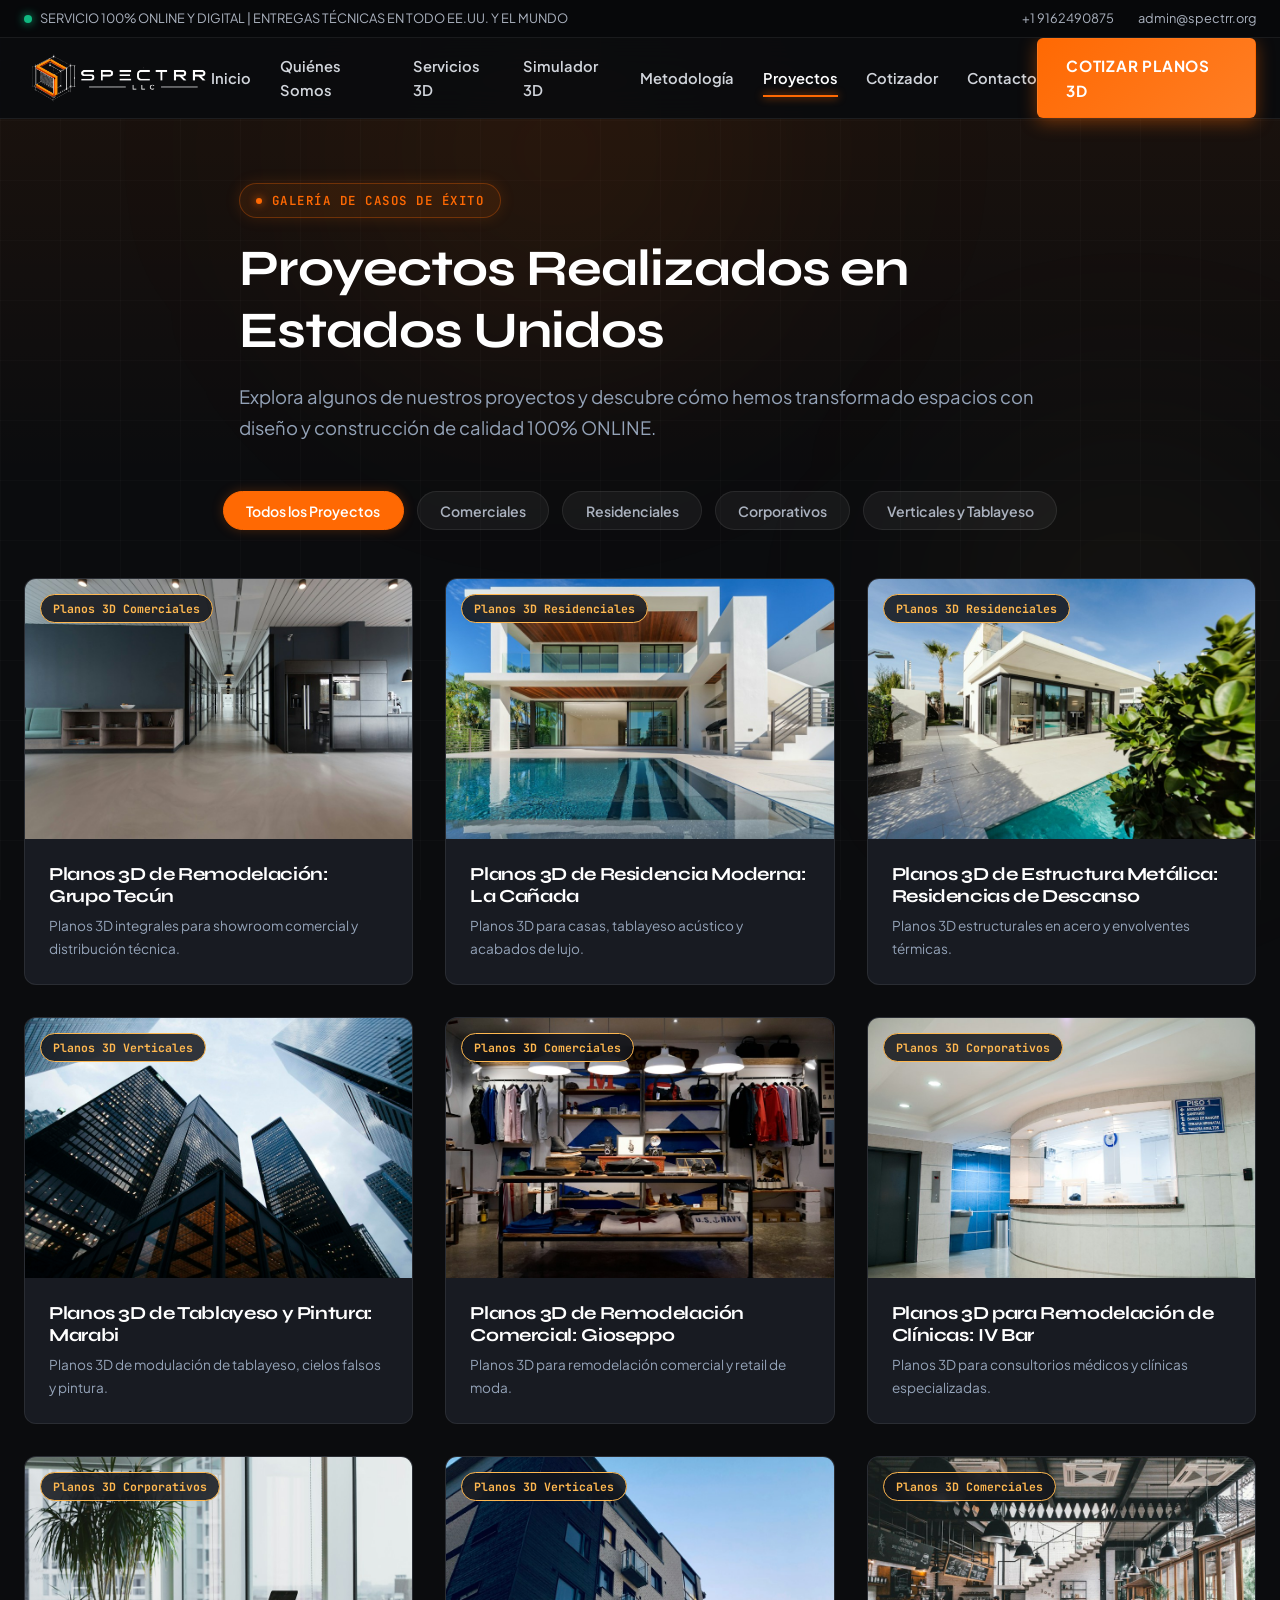
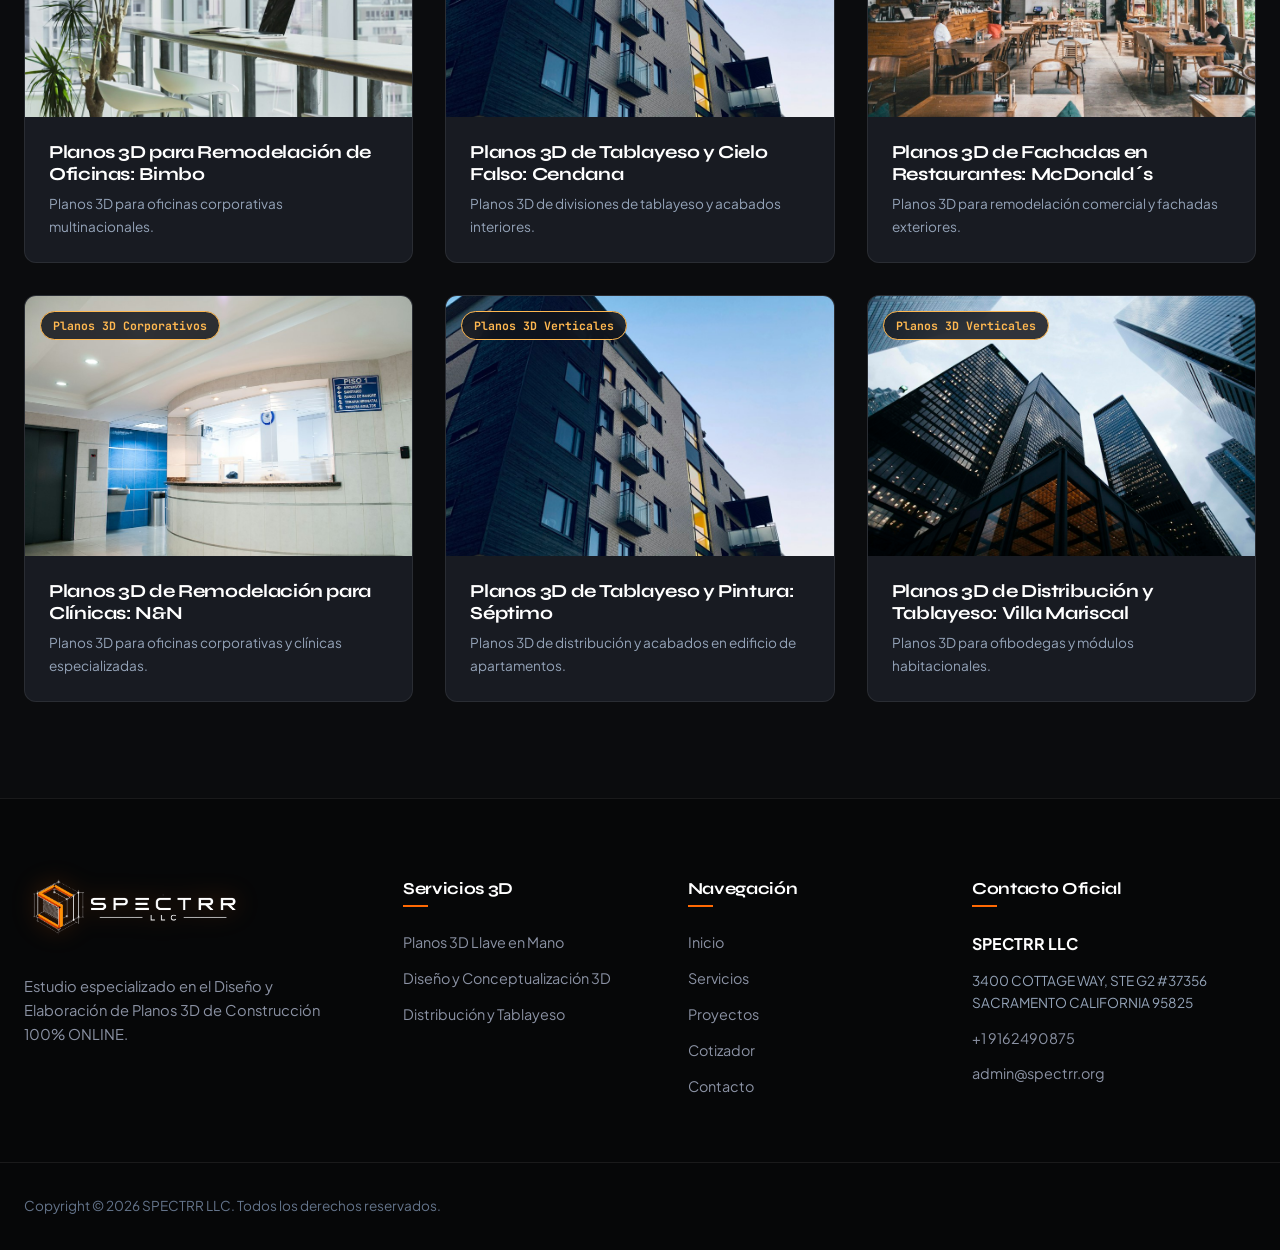
==== proyectos.html @ c6e14680 "Initial commit: SPECTRR LLC website - Planos 3D Online" ====
<!DOCTYPE html>
<html lang="es">
<head>
  <meta charset="UTF-8">
  <meta name="viewport" content="width=device-width, initial-scale=1.0">
  <title>Portafolio de Proyectos 3D | SPECTRR LLC</title>
  <meta name="description" content="Portafolio de proyectos y planos arquitectónicos 3D desarrollados por SPECTRR LLC en Estados Unidos.">
  <link rel="icon" type="image/png" href="assets/img/favicon.png">
  <link rel="stylesheet" href="assets/css/styles.css">
</head>
<body>
  <div class="bg-glow-spot bg-glow-spot-1"></div>
  <div class="bg-glow-spot bg-glow-spot-2"></div>

  <!-- TOPBAR -->
  <aside class="topbar">
    <div class="container topbar-wrapper">
      <div class="topbar-status">
        <span class="status-indicator"></span>
        <span>SERVICIO 100% ONLINE Y DIGITAL | ENTREGAS TÉCNICAS EN TODO EE.UU. Y EL MUNDO</span>
      </div>
      <div class="topbar-info">
        <a href="tel:+19162490875">+1 9162490875</a>
        <a href="mailto:admin@spectrr.org">admin@spectrr.org</a>
      </div>
    </div>
  </aside>

  <!-- HEADER -->
  <header class="header">
    <div class="container nav-container">
      <a href="index.html" class="logo-brand">
        <img src="assets/img/logo-nav-light.png" alt="SPECTRR LLC" class="logo-img">
      </a>
      <nav class="nav-menu">
        <a href="index.html#inicio" class="nav-link">Inicio</a>
        <a href="index.html#quienes-somos" class="nav-link">Quiénes Somos</a>
        <a href="servicios.html" class="nav-link">Servicios 3D</a>
        <a href="index.html#simulador" class="nav-link">Simulador 3D</a>
        <a href="index.html#metodologia" class="nav-link">Metodología</a>
        <a href="proyectos.html" class="nav-link active">Proyectos</a>
        <a href="index.html#cotizador" class="nav-link">Cotizador</a>
        <a href="index.html#contacto" class="nav-link">Contacto</a>
        <div class="nav-menu-cta mobile-only">
          <a href="index.html#cotizador" class="btn btn-primary" style="width:100%;">Cotizar Planos 3D</a>
          <a href="tel:+19162490875" class="btn btn-secondary" style="width:100%;">Llamar: +1 9162490875</a>
        </div>
      </nav>
      <div class="nav-actions">
        <a href="index.html#cotizador" class="btn btn-primary desktop-only">Cotizar Planos 3D</a>
        <button class="menu-toggle" aria-label="Abrir menú">
          <svg width="24" height="24" viewBox="0 0 24 24" fill="none" stroke="currentColor" stroke-width="2"><line x1="3" y1="12" x2="21" y2="12"></line><line x1="3" y1="6" x2="21" y2="6"></line><line x1="3" y1="18" x2="21" y2="18"></line></svg>
        </button>
      </div>
    </div>
  </header>

  <main>
    <section style="padding:4rem 0 2rem;background:linear-gradient(180deg, rgba(255,105,3,0.06), transparent);">
      <div class="container text-center" style="max-width:850px;">
        <span class="section-tag">GALERÍA DE CASOS DE ÉXITO</span>
        <h1 style="font-size:clamp(2.4rem, 4vw, 3.6rem);margin-bottom:1.2rem;">Proyectos Realizados en Estados Unidos</h1>
        <p style="color:#94a3b8;font-size:1.15rem;line-height:1.7;">
          Explora algunos de nuestros proyectos y descubre cómo hemos transformado espacios con diseño y construcción de calidad 100% ONLINE.
        </p>
      </div>
    </section>

    <!-- PORTFOLIO GRID -->
    <section class="portfolio-section" style="padding-top:1rem;">
      <div class="container">
        <div class="portfolio-filters">
          <button type="button" class="port-filter-btn active" data-filter="all">Todos los Proyectos</button>
          <button type="button" class="port-filter-btn" data-filter="comercial">Comerciales</button>
          <button type="button" class="port-filter-btn" data-filter="residencial">Residenciales</button>
          <button type="button" class="port-filter-btn" data-filter="corporativo">Corporativos</button>
          <button type="button" class="port-filter-btn" data-filter="vertical">Verticales y Tablayeso</button>
        </div>

        <div class="portfolio-grid">
          <!-- 1. TECUN -->
          <div class="portfolio-card" data-category="comercial" data-desc="Planos 3D de remodelación técnica y diseño arquitectónico para sala de ventas automotriz y comercial Grupo Tecún." data-specs="Área: 4,500 sq ft • Formato: DWG + RVT • Planos 3D Online">
            <div class="portfolio-img-box">
              <img src="assets/img/port-tecun.jpg" alt="Planos 3D Remodelación sala de ventas Grupo Tecún">
              <span class="portfolio-category-tag">Planos 3D Comerciales</span>
            </div>
            <div class="portfolio-info">
              <h3 class="portfolio-title">Planos 3D de Remodelación: Grupo Tecún</h3>
              <p style="font-size:0.85rem;color:#94a3b8;">Planos 3D integrales para showroom comercial y distribución técnica.</p>
            </div>
          </div>

          <!-- 2. LA CAÑADA -->
          <div class="portfolio-card" data-category="residencial" data-desc="Planos 3D de tablayeso residencial y divisiones interiores de alta gama en La Cañada." data-specs="Área: 3,800 sq ft • Formato: Revit BIM + 3ds Max • Planos 3D Online">
            <div class="portfolio-img-box">
              <img src="assets/img/port-canada.jpg" alt="Planos 3D Tablayeso residencial La Cañada">
              <span class="portfolio-category-tag">Planos 3D Residenciales</span>
            </div>
            <div class="portfolio-info">
              <h3 class="portfolio-title">Planos 3D de Residencia Moderna: La Cañada</h3>
              <p style="font-size:0.85rem;color:#94a3b8;">Planos 3D para casas, tablayeso acústico y acabados de lujo.</p>
            </div>
          </div>

          <!-- 3. RESIDENCIAS DE DESCANSO -->
          <div class="portfolio-card" data-category="residencial" data-desc="Planos 3D de estructura metálica y diseño arquitectónico 3D para residencias de descanso." data-specs="Área: 2,900 sq ft • Formato: AutoCAD 3D • Planos 3D Online">
            <div class="portfolio-img-box">
              <img src="assets/img/port-descanso.jpg" alt="Planos 3D Estructura metálica residencias de descanso">
              <span class="portfolio-category-tag">Planos 3D Residenciales</span>
            </div>
            <div class="portfolio-info">
              <h3 class="portfolio-title">Planos 3D de Estructura Metálica: Residencias de Descanso</h3>
              <p style="font-size:0.85rem;color:#94a3b8;">Planos 3D estructurales en acero y envolventes térmicas.</p>
            </div>
          </div>

          <!-- 4. MARABI -->
          <div class="portfolio-card" data-category="vertical" data-desc="Planos 3D de instalación de tablayeso y pintura para complejo habitacional Marabi." data-specs="Área: 5,400 sq ft • Formato: DWG + PDF • Planos 3D Online">
            <div class="portfolio-img-box">
              <img src="assets/img/port-vertical.jpg" alt="Planos 3D Tablayeso y pintura Marabi">
              <span class="portfolio-category-tag">Planos 3D Verticales</span>
            </div>
            <div class="portfolio-info">
              <h3 class="portfolio-title">Planos 3D de Tablayeso y Pintura: Marabi</h3>
              <p style="font-size:0.85rem;color:#94a3b8;">Planos 3D de modulación de tablayeso, cielos falsos y pintura.</p>
            </div>
          </div>

          <!-- 5. GIOSEPPO -->
          <div class="portfolio-card" data-category="comercial" data-desc="Planos 3D para local comercial y modulación de tienda de moda Gioseppo." data-specs="Área: 1,800 sq ft • Formato: Revit BIM • Planos 3D Online">
            <div class="portfolio-img-box">
              <img src="assets/img/port-gioseppo.jpg" alt="Planos 3D Local comercial Gioseppo">
              <span class="portfolio-category-tag">Planos 3D Comerciales</span>
            </div>
            <div class="portfolio-info">
              <h3 class="portfolio-title">Planos 3D de Remodelación Comercial: Gioseppo</h3>
              <p style="font-size:0.85rem;color:#94a3b8;">Planos 3D para remodelación comercial y retail de moda.</p>
            </div>
          </div>

          <!-- 6. CLÍNICAS IV BAR -->
          <div class="portfolio-card" data-category="corporativo" data-desc="Planos 3D de remodelación clínica y consultorios médicos para IV Bar." data-specs="Área: 2,400 sq ft • Formato: Revit MEP • Planos 3D Online">
            <div class="portfolio-img-box">
              <img src="assets/img/port-clinica.jpg" alt="Planos 3D Remodelación clínicas IV Bar">
              <span class="portfolio-category-tag">Planos 3D Corporativos</span>
            </div>
            <div class="portfolio-info">
              <h3 class="portfolio-title">Planos 3D para Remodelación de Clínicas: IV Bar</h3>
              <p style="font-size:0.85rem;color:#94a3b8;">Planos 3D para consultorios médicos y clínicas especializadas.</p>
            </div>
          </div>

          <!-- 7. OFICINAS BIMBO -->
          <div class="portfolio-card" data-category="corporativo" data-desc="Planos 3D para remodelación corporativa integral de oficinas centrales Bimbo." data-specs="Área: 6,200 sq ft • Formato: AutoCAD 3D + Revit • Planos 3D Online">
            <div class="portfolio-img-box">
              <img src="assets/img/port-bimbo.jpg" alt="Planos 3D Remodelación oficinas Bimbo">
              <span class="portfolio-category-tag">Planos 3D Corporativos</span>
            </div>
            <div class="portfolio-info">
              <h3 class="portfolio-title">Planos 3D para Remodelación de Oficinas: Bimbo</h3>
              <p style="font-size:0.85rem;color:#94a3b8;">Planos 3D para oficinas corporativas multinacionales.</p>
            </div>
          </div>

          <!-- 8. CENDANA -->
          <div class="portfolio-card" data-category="vertical" data-desc="Planos 3D de tablayeso y cielo falso para edificio residencial Cendana." data-specs="Área: 12,000 sq ft • Formato: Revit BIM • Planos 3D Online">
            <div class="portfolio-img-box">
              <img src="assets/img/port-cendana.jpg" alt="Planos 3D Tablayeso y cielo falso Cendana">
              <span class="portfolio-category-tag">Planos 3D Verticales</span>
            </div>
            <div class="portfolio-info">
              <h3 class="portfolio-title">Planos 3D de Tablayeso y Cielo Falso: Cendana</h3>
              <p style="font-size:0.85rem;color:#94a3b8;">Planos 3D de divisiones de tablayeso y acabados interiores.</p>
            </div>
          </div>

          <!-- 9. MCDONALD'S -->
          <div class="portfolio-card" data-category="comercial" data-desc="Planos 3D de detalle para fachadas y adecuación en restaurantes McDonald's." data-specs="Área: 3,200 sq ft • Formato: Revit + DWG • Planos 3D Online">
            <div class="portfolio-img-box">
              <img src="assets/img/port-mcdonalds.jpg" alt="Planos 3D Fachadas en restaurantes McDonalds">
              <span class="portfolio-category-tag">Planos 3D Comerciales</span>
            </div>
            <div class="portfolio-info">
              <h3 class="portfolio-title">Planos 3D de Fachadas en Restaurantes: McDonald´s</h3>
              <p style="font-size:0.85rem;color:#94a3b8;">Planos 3D para remodelación comercial y fachadas exteriores.</p>
            </div>
          </div>

          <!-- 10. CLÍNICAS N&N -->
          <div class="portfolio-card" data-category="corporativo" data-desc="Planos 3D de remodelación para clínicas y área médica N&N." data-specs="Área: 2,100 sq ft • Formato: DWG + RVT • Planos 3D Online">
            <div class="portfolio-img-box">
              <img src="assets/img/port-clinica.jpg" alt="Planos 3D Remodelación clínicas NN">
              <span class="portfolio-category-tag">Planos 3D Corporativos</span>
            </div>
            <div class="portfolio-info">
              <h3 class="portfolio-title">Planos 3D de Remodelación para Clínicas: N&N</h3>
              <p style="font-size:0.85rem;color:#94a3b8;">Planos 3D para oficinas corporativas y clínicas especializadas.</p>
            </div>
          </div>

          <!-- 11. SÉPTIMO -->
          <div class="portfolio-card" data-category="vertical" data-desc="Planos 3D de tablayeso y pintura para torre de apartamentos Séptimo." data-specs="Área: 10,500 sq ft • Formato: Revit BIM • Planos 3D Online">
            <div class="portfolio-img-box">
              <img src="assets/img/port-cendana.jpg" alt="Planos 3D Tablayeso y pintura Séptimo">
              <span class="portfolio-category-tag">Planos 3D Verticales</span>
            </div>
            <div class="portfolio-info">
              <h3 class="portfolio-title">Planos 3D de Tablayeso y Pintura: Séptimo</h3>
              <p style="font-size:0.85rem;color:#94a3b8;">Planos 3D de distribución y acabados en edificio de apartamentos.</p>
            </div>
          </div>

          <!-- 12. VILLA MARISCAL -->
          <div class="portfolio-card" data-category="vertical" data-desc="Planos 3D técnicos y divisiones de tablayeso en Villa Mariscal." data-specs="Área: 8,500 sq ft • Formato: AutoCAD 3D • Planos 3D Online">
            <div class="portfolio-img-box">
              <img src="assets/img/port-vertical.jpg" alt="Planos 3D Empresa de tablayeso en Villa Mariscal">
              <span class="portfolio-category-tag">Planos 3D Verticales</span>
            </div>
            <div class="portfolio-info">
              <h3 class="portfolio-title">Planos 3D de Distribución y Tablayeso: Villa Mariscal</h3>
              <p style="font-size:0.85rem;color:#94a3b8;">Planos 3D para ofibodegas y módulos habitacionales.</p>
            </div>
          </div>
        </div>
      </div>
    </section>
  </main>

  <!-- MODAL LIGHTBOX -->
  <div class="modal-overlay" id="projectModal">
    <div class="modal-content">
      <button class="modal-close-btn" id="modalCloseBtn" aria-label="Cerrar modal">&times;</button>
      <div style="height:360px;overflow:hidden;border-bottom:1px solid rgba(255,255,255,0.08);">
        <img id="modalImg" src="" alt="Detalle del Proyecto" style="width:100%;height:100%;object-fit:cover;">
      </div>
      <div style="padding:2rem;">
        <span class="section-tag" id="modalCategory" style="margin-bottom:0.75rem;">Categoría</span>
        <h3 id="modalTitle" style="font-size:1.6rem;margin-bottom:1rem;color:#fff;">Título del Proyecto</h3>
        <p id="modalDesc" style="color:#adb3c2;line-height:1.7;margin-bottom:1.5rem;font-size:0.95rem;">Descripción detallada.</p>
        <div style="background:rgba(255,255,255,0.04);border:1px solid rgba(255,255,255,0.08);padding:1rem;border-radius:8px;margin-bottom:1.8rem;">
          <strong style="display:block;color:#ffb850;font-size:0.8rem;text-transform:uppercase;letter-spacing:0.05em;margin-bottom:0.3rem;">Ficha Técnica de Entrega</strong>
          <span id="modalSpecs" class="font-mono" style="font-size:0.85rem;color:#e2e8f0;">Especificaciones</span>
        </div>
        <div style="display:flex;gap:1rem;">
          <a href="index.html#cotizador" class="btn btn-primary" style="flex:1;">Cotizar Proyecto Similar</a>
          <a href="https://wa.me/19162490875" target="_blank" class="btn btn-secondary">Consultar por WhatsApp</a>
        </div>
      </div>
    </div>
  </div>

  <!-- FOOTER -->
  <footer class="footer">
    <div class="container footer-grid">
      <div class="footer-brand">
        <a href="index.html" class="logo-brand" style="margin-bottom:1.2rem;display:inline-flex;">
          <img src="assets/img/logo-nav-light.png" alt="SPECTRR LLC" style="height:56px;filter:drop-shadow(0 0 12px rgba(255,105,3,0.35));">
        </a>
        <p>Estudio especializado en el Diseño y Elaboración de Planos 3D de Construcción 100% ONLINE.</p>
      </div>
      <div class="footer-col">
        <h4>Servicios 3D</h4>
        <div class="footer-links">
          <a href="servicios.html">Planos 3D Llave en Mano</a>
          <a href="servicios.html">Diseño y Conceptualización 3D</a>
          <a href="servicios.html">Distribución y Tablayeso</a>
        </div>
      </div>
      <div class="footer-col">
        <h4>Navegación</h4>
        <div class="footer-links">
          <a href="index.html">Inicio</a>
          <a href="servicios.html">Servicios</a>
          <a href="proyectos.html">Proyectos</a>
          <a href="index.html#cotizador">Cotizador</a>
          <a href="index.html#contacto">Contacto</a>
        </div>
      </div>
      <div class="footer-col">
        <h4>Contacto Oficial</h4>
        <div class="footer-links">
          <span style="color:#fff;font-weight:700;">SPECTRR LLC</span>
          <span style="font-size:0.85rem;color:#94a3b8;">3400 COTTAGE WAY, STE G2 #37356 SACRAMENTO CALIFORNIA 95825</span>
          <a href="tel:+19162490875" class="text-yellow">+1 9162490875</a>
          <a href="mailto:admin@spectrr.org" class="text-orange">admin@spectrr.org</a>
        </div>
      </div>
    </div>
    <div class="container footer-bottom">
      <div>Copyright © 2026 SPECTRR LLC. Todos los derechos reservados.</div>
    </div>
  </footer>

  <script src="assets/js/main.js"></script>
</body>
</html>
---- assets/css/styles.css ----
/* ==========================================================================
   SPECTRR LLC - DISEÑO DE PLANOS 3D ONLINE
   Modern Architectural Design System & Stylesheet
   Palette:
     - Naranja: #ff6903
     - Gris: #4e4d53
     - Amarillo: #ffb850
     - Blanco: #ffffff
   ========================================================================== */

@import url('https://fonts.googleapis.com/css2?family=JetBrains+Mono:wght@400;500;700&family=Plus+Jakarta+Sans:wght@300;400;500;600;700;800&family=Syne:wght@600;700;800&display=swap');

:root {
  /* Brand Palette */
  --color-orange: #ff6903;
  --color-orange-rgb: 255, 105, 3;
  --color-orange-light: #ff8533;
  --color-orange-dark: #d95600;

  --color-gray: #4e4d53;
  --color-gray-rgb: 78, 77, 83;
  --color-gray-light: #7a7980;
  --color-gray-dark: #323136;

  --color-yellow: #ffb850;
  --color-yellow-rgb: 255, 184, 80;
  --color-yellow-light: #ffc977;

  --color-white: #ffffff;
  --color-offwhite: #f5f6f8;

  /* Surfaces & Backgrounds */
  --bg-main: #0b0c0e;
  --bg-surface: #121418;
  --bg-card: #181b22;
  --bg-card-hover: #1f232c;
  --bg-card-elevated: #242833;
  --bg-glass: rgba(24, 27, 34, 0.75);
  --border-subtle: rgba(255, 255, 255, 0.08);
  --border-strong: rgba(255, 255, 255, 0.16);
  --border-accent: rgba(255, 105, 3, 0.35);

  /* Typography */
  --font-display: 'Syne', sans-serif;
  --font-body: 'Plus Jakarta Sans', sans-serif;
  --font-mono: 'JetBrains Mono', monospace;

  /* Shadows & Glows */
  --glow-orange: 0 0 25px rgba(255, 105, 3, 0.35);
  --glow-orange-sm: 0 0 12px rgba(255, 105, 3, 0.25);
  --glow-yellow: 0 0 20px rgba(255, 184, 80, 0.3);
  --shadow-card: 0 16px 36px -8px rgba(0, 0, 0, 0.6);
  --shadow-elevated: 0 24px 48px -12px rgba(0, 0, 0, 0.75);

  /* Transitions */
  --transition-fast: 0.2s cubic-bezier(0.16, 1, 0.3, 1);
  --transition-normal: 0.35s cubic-bezier(0.16, 1, 0.3, 1);
  --transition-slow: 0.6s cubic-bezier(0.16, 1, 0.3, 1);

  /* Geometry & Radii */
  --radius-sm: 6px;
  --radius-md: 12px;
  --radius-lg: 20px;
  --radius-pill: 9999px;
  --container-max: 1320px;
}

/* Reset & Base Setup */
*, *::before, *::after {
  box-sizing: border-box;
  margin: 0;
  padding: 0;
}

html {
  scroll-behavior: smooth;
  font-size: 16px;
  -webkit-font-smoothing: antialiased;
  -moz-osx-font-smoothing: grayscale;
}

body {
  background-color: var(--bg-main);
  color: #cfd3dc;
  font-family: var(--font-body);
  line-height: 1.65;
  overflow-x: hidden;
  position: relative;
}

/* Architectural Grid & Blueprint Canvas Background */
body::before {
  content: '';
  position: fixed;
  inset: 0;
  background-image: 
    linear-gradient(to right, rgba(255, 255, 255, 0.02) 1px, transparent 1px),
    linear-gradient(to bottom, rgba(255, 255, 255, 0.02) 1px, transparent 1px);
  background-size: 60px 60px;
  pointer-events: none;
  z-index: 0;
}

/* Top Glow Spotlights */
.bg-glow-spot {
  position: fixed;
  border-radius: 50%;
  filter: blur(120px);
  pointer-events: none;
  z-index: 0;
}
.bg-glow-spot-1 {
  top: -150px;
  left: 20%;
  width: 600px;
  height: 600px;
  background: radial-gradient(circle, rgba(255, 105, 3, 0.12), transparent 70%);
}
.bg-glow-spot-2 {
  top: 40%;
  right: -100px;
  width: 500px;
  height: 500px;
  background: radial-gradient(circle, rgba(255, 184, 80, 0.08), transparent 70%);
}

a {
  color: inherit;
  text-decoration: none;
  transition: var(--transition-fast);
}

img {
  max-width: 100%;
  height: auto;
  display: block;
}

ul {
  list-style: none;
}

button, input, select, textarea {
  font-family: inherit;
}

/* Container */
.container {
  width: 100%;
  max-width: var(--container-max);
  margin-inline: auto;
  padding-inline: 1.5rem;
  position: relative;
  z-index: 1;
}

.desktop-only { display: block; }
.mobile-only { display: none; }

/* Typography Utilities */
h1, h2, h3, h4, h5, h6 {
  color: var(--color-white);
  font-family: var(--font-display);
  font-weight: 700;
  line-height: 1.2;
  letter-spacing: -0.02em;
}

.text-orange { color: var(--color-orange); }
.text-yellow { color: var(--color-yellow); }
.text-gray { color: var(--color-gray-light); }
.text-white { color: var(--color-white); }
.font-mono { font-family: var(--font-mono); }

/* Badges & Section Subtitles */
.section-tag {
  display: inline-flex;
  align-items: center;
  gap: 0.6rem;
  background: rgba(255, 105, 3, 0.1);
  border: 1px solid rgba(255, 105, 3, 0.3);
  color: var(--color-orange);
  font-family: var(--font-mono);
  font-size: 0.78rem;
  font-weight: 600;
  text-transform: uppercase;
  letter-spacing: 0.12em;
  padding: 0.4rem 1rem;
  border-radius: var(--radius-pill);
  margin-bottom: 1.25rem;
  box-shadow: 0 0 15px rgba(255, 105, 3, 0.15);
}

.section-tag::before {
  content: '';
  display: inline-block;
  width: 6px;
  height: 6px;
  border-radius: 50%;
  background: var(--color-orange);
  box-shadow: 0 0 8px var(--color-orange);
  animation: pulse-dot 1.8s infinite;
}

@keyframes pulse-dot {
  0%, 100% { opacity: 1; transform: scale(1); }
  50% { opacity: 0.4; transform: scale(1.4); }
}

.section-header {
  text-align: center;
  max-width: 800px;
  margin-inline: auto;
  margin-bottom: 4rem;
}

.section-title {
  font-size: clamp(2rem, 3.8vw, 3.2rem);
  margin-bottom: 1.25rem;
}

.section-subtitle {
  font-size: 1.1rem;
  color: #9ba1b0;
  line-height: 1.7;
}

/* Buttons */
.btn {
  display: inline-flex;
  align-items: center;
  justify-content: center;
  gap: 0.75rem;
  padding: 0.85rem 1.75rem;
  font-size: 0.95rem;
  font-weight: 700;
  border-radius: var(--radius-sm);
  cursor: pointer;
  border: 1px solid transparent;
  transition: var(--transition-fast);
  text-transform: uppercase;
  letter-spacing: 0.05em;
  position: relative;
  overflow: hidden;
  z-index: 1;
}

.btn-primary {
  background: linear-gradient(135deg, var(--color-orange), #ff7e24);
  color: var(--color-white);
  box-shadow: 0 4px 18px rgba(255, 105, 3, 0.4);
}

.btn-primary::before {
  content: '';
  position: absolute;
  top: 0;
  left: -100%;
  width: 100%;
  height: 100%;
  background: linear-gradient(90deg, transparent, rgba(255, 255, 255, 0.25), transparent);
  transition: 0.5s;
  z-index: -1;
}

.btn-primary:hover::before {
  left: 100%;
}

.btn-primary:hover {
  transform: translateY(-2px);
  box-shadow: 0 8px 25px rgba(255, 105, 3, 0.6);
  background: linear-gradient(135deg, #ff7919, #ff9242);
}

.btn-secondary {
  background: rgba(255, 255, 255, 0.05);
  border: 1px solid var(--border-strong);
  color: var(--color-white);
  backdrop-filter: blur(10px);
}

.btn-secondary:hover {
  background: rgba(255, 255, 255, 0.1);
  border-color: var(--color-orange);
  color: var(--color-white);
  transform: translateY(-2px);
  box-shadow: var(--glow-orange-sm);
}

.btn-accent {
  background: linear-gradient(135deg, var(--color-yellow), #ffa726);
  color: #121316;
  box-shadow: 0 4px 16px rgba(255, 184, 80, 0.35);
}

.btn-accent:hover {
  transform: translateY(-2px);
  box-shadow: 0 8px 24px rgba(255, 184, 80, 0.55);
}

/* ==========================================================================
   TOP BAR (Notice & Fast Contacts)
   ========================================================================== */
.topbar {
  background: #07080a;
  border-bottom: 1px solid var(--border-subtle);
  font-size: 0.8rem;
  padding: 0.5rem 0;
  position: relative;
  z-index: 100;
}

.topbar-wrapper {
  display: flex;
  align-items: center;
  justify-content: space-between;
  flex-wrap: wrap;
  gap: 0.8rem;
}

.topbar-status {
  display: inline-flex;
  align-items: center;
  gap: 0.5rem;
  color: #abb2bf;
}

.status-indicator {
  width: 8px;
  height: 8px;
  border-radius: 50%;
  background: #10b981;
  box-shadow: 0 0 10px #10b981;
}

.topbar-info {
  display: flex;
  align-items: center;
  gap: 1.5rem;
  color: #abb2bf;
}

.topbar-info a {
  display: inline-flex;
  align-items: center;
  gap: 0.4rem;
  transition: var(--transition-fast);
}

.topbar-info a:hover {
  color: var(--color-orange);
}

/* ==========================================================================
   HEADER & NAVIGATION
   ========================================================================== */
.header {
  position: sticky;
  top: 0;
  background: rgba(11, 12, 14, 0.88);
  backdrop-filter: blur(16px);
  -webkit-backdrop-filter: blur(16px);
  border-bottom: 1px solid var(--border-subtle);
  z-index: 99;
  transition: var(--transition-normal);
}

.header.scrolled {
  background: rgba(11, 12, 14, 0.98);
  box-shadow: 0 8px 24px rgba(0, 0, 0, 0.5);
  border-color: rgba(255, 105, 3, 0.2);
}

.nav-container {
  display: flex;
  align-items: center;
  justify-content: space-between;
  height: 80px;
}

.logo-brand {
  display: flex;
  align-items: center;
  gap: 0.85rem;
}

.logo-brand img.logo-img {
  height: 50px;
  width: auto;
  object-fit: contain;
  transition: var(--transition-normal);
}

.logo-brand:hover img.logo-img {
  transform: scale(1.04);
  filter: drop-shadow(0 0 10px rgba(255, 105, 3, 0.4));
}

.nav-menu {
  display: flex;
  align-items: center;
  gap: 1.8rem;
}

.nav-link {
  font-size: 0.92rem;
  font-weight: 600;
  color: #d1d5db;
  position: relative;
  padding: 0.4rem 0;
  transition: var(--transition-fast);
}

.nav-link::after {
  content: '';
  position: absolute;
  bottom: 0;
  left: 0;
  width: 0;
  height: 2px;
  background: var(--color-orange);
  transition: var(--transition-fast);
  box-shadow: 0 0 8px var(--color-orange);
}

.nav-link:hover, .nav-link.active {
  color: var(--color-white);
}

.nav-link:hover::after, .nav-link.active::after {
  width: 100%;
}

.nav-actions {
  display: flex;
  align-items: center;
  gap: 1rem;
}

.menu-toggle {
  display: none;
  background: none;
  border: 1px solid var(--border-subtle);
  border-radius: var(--radius-sm);
  color: var(--color-white);
  padding: 0.5rem;
  cursor: pointer;
}

/* ==========================================================================
   INTERACTIVE TOOLTIPS & EXPANDABLE POPOVERS (Requirement 4)
   ========================================================================== */
.has-tooltip {
  position: relative;
  display: inline-flex;
  align-items: baseline;
  gap: 0.25rem;
  color: var(--color-orange);
  font-weight: 600;
  cursor: help;
  border-bottom: 1.5px dashed var(--color-orange);
  padding-bottom: 1px;
  transition: var(--transition-fast);
}

.has-tooltip:hover {
  color: var(--color-yellow);
  border-bottom-color: var(--color-yellow);
  text-shadow: 0 0 12px rgba(255, 184, 80, 0.4);
}

.has-tooltip .tooltip-icon {
  font-size: 0.75em;
  opacity: 0.8;
  display: inline-block;
  transition: transform var(--transition-fast);
}

.has-tooltip:hover .tooltip-icon {
  transform: rotate(15deg) scale(1.2);
}

.tooltip-card {
  position: absolute;
  bottom: calc(100% + 12px);
  left: 50%;
  transform: translateX(-50%) translateY(10px) scale(0.95);
  width: 320px;
  background: rgba(22, 25, 33, 0.96);
  border: 1px solid var(--border-accent);
  border-radius: var(--radius-md);
  padding: 1.2rem;
  box-shadow: var(--shadow-elevated), 0 0 30px rgba(255, 105, 3, 0.25);
  backdrop-filter: blur(16px);
  color: #cfd3dc;
  font-size: 0.86rem;
  line-height: 1.5;
  pointer-events: none;
  opacity: 0;
  visibility: hidden;
  transition: opacity 0.25s cubic-bezier(0.16, 1, 0.3, 1), 
              transform 0.25s cubic-bezier(0.16, 1, 0.3, 1), 
              visibility 0.25s;
  z-index: 1000;
  text-align: left;
}

.tooltip-card::after {
  content: '';
  position: absolute;
  top: 100%;
  left: 50%;
  transform: translateX(-50%);
  border-width: 7px;
  border-style: solid;
  border-color: rgba(22, 25, 33, 0.96) transparent transparent transparent;
}

.has-tooltip:hover .tooltip-card,
.has-tooltip:focus-within .tooltip-card {
  opacity: 1;
  visibility: visible;
  pointer-events: auto;
  transform: translateX(-50%) translateY(0) scale(1);
}

.tooltip-header {
  display: flex;
  align-items: center;
  gap: 0.6rem;
  margin-bottom: 0.5rem;
  border-bottom: 1px solid rgba(255, 255, 255, 0.08);
  padding-bottom: 0.4rem;
}

.tooltip-badge {
  font-family: var(--font-mono);
  font-size: 0.7rem;
  background: rgba(255, 105, 3, 0.2);
  color: var(--color-orange);
  padding: 0.2rem 0.5rem;
  border-radius: 4px;
  font-weight: 700;
}

.tooltip-title {
  color: var(--color-white);
  font-weight: 700;
  font-size: 0.92rem;
}

.tooltip-benefit {
  margin-top: 0.6rem;
  padding: 0.4rem 0.6rem;
  background: rgba(255, 184, 80, 0.1);
  border-left: 2px solid var(--color-yellow);
  font-size: 0.78rem;
  color: var(--color-yellow);
}

/* ==========================================================================
   ANIMATED ICONS & MICROINTERACTIONS (Requirement 4)
   ========================================================================== */
.icon-box {
  display: inline-flex;
  align-items: center;
  justify-content: center;
  width: 58px;
  height: 58px;
  border-radius: var(--radius-md);
  background: linear-gradient(135deg, rgba(255, 105, 3, 0.15), rgba(78, 77, 83, 0.2));
  border: 1px solid rgba(255, 105, 3, 0.3);
  color: var(--color-orange);
  transition: all var(--transition-normal);
  position: relative;
  overflow: hidden;
}

.icon-box svg {
  width: 28px;
  height: 28px;
  stroke-width: 1.8;
  transition: transform var(--transition-normal), stroke var(--transition-fast);
}

/* Hover microinteraction on icon */
.icon-box:hover,
.card-hoverable:hover .icon-box {
  background: linear-gradient(135deg, var(--color-orange), var(--color-yellow));
  color: #121316;
  border-color: var(--color-yellow);
  transform: translateY(-4px) rotate(4deg) scale(1.08);
  box-shadow: 0 10px 24px rgba(255, 105, 3, 0.45);
}

.icon-box:hover svg,
.card-hoverable:hover .icon-box svg {
  stroke: #121316;
  transform: scale(1.12);
}

/* Shimmer pulse effect on icons entering viewport */
.animate-icon-pulse {
  animation: iconPulseGlow 3s infinite ease-in-out;
}

@keyframes iconPulseGlow {
  0%, 100% {
    box-shadow: 0 0 0 rgba(255, 105, 3, 0);
  }
  50% {
    box-shadow: 0 0 20px rgba(255, 105, 3, 0.35);
  }
}

/* ==========================================================================
   HERO SECTION
   ========================================================================== */
.hero {
  padding: 5rem 0 7rem;
  position: relative;
  overflow: hidden;
}

.hero-grid {
  display: grid;
  grid-template-columns: 1.15fr 0.85fr;
  align-items: center;
  gap: 3.5rem;
}

.hero-tag {
  display: inline-flex;
  align-items: center;
  gap: 0.6rem;
  background: rgba(255, 105, 3, 0.12);
  border: 1px solid rgba(255, 105, 3, 0.4);
  color: var(--color-orange);
  font-family: var(--font-mono);
  font-size: 0.82rem;
  font-weight: 700;
  letter-spacing: 0.1em;
  padding: 0.45rem 1.1rem;
  border-radius: var(--radius-pill);
  margin-bottom: 1.5rem;
}

.hero-title {
  font-size: clamp(2.5rem, 4.4vw, 4.1rem);
  line-height: 1.1;
  margin-bottom: 1.5rem;
  color: var(--color-white);
}

.hero-title .gradient-text {
  background: linear-gradient(135deg, var(--color-orange), var(--color-yellow));
  -webkit-background-clip: text;
  -webkit-text-fill-color: transparent;
  display: block;
}

.hero-desc {
  font-size: 1.15rem;
  color: #adb3c2;
  margin-bottom: 2rem;
  line-height: 1.7;
}

.hero-features-list {
  display: flex;
  flex-direction: column;
  gap: 0.85rem;
  margin-bottom: 2.5rem;
}

.hero-feature-item {
  display: flex;
  align-items: center;
  gap: 0.8rem;
  color: #e2e5eb;
  font-size: 0.98rem;
}

.hero-check-icon {
  display: flex;
  align-items: center;
  justify-content: center;
  width: 22px;
  height: 22px;
  border-radius: 50%;
  background: rgba(255, 105, 3, 0.18);
  border: 1px solid var(--color-orange);
  color: var(--color-orange);
  font-size: 0.8rem;
  flex-shrink: 0;
}

.hero-actions {
  display: flex;
  align-items: center;
  flex-wrap: wrap;
  gap: 1.2rem;
  margin-bottom: 3rem;
}

.hero-stats {
  display: grid;
  grid-template-columns: repeat(3, 1fr);
  gap: 1.5rem;
  padding-top: 2rem;
  border-top: 1px solid var(--border-subtle);
}

.stat-item {
  display: flex;
  flex-direction: column;
}

.stat-num {
  font-family: var(--font-display);
  font-size: 2rem;
  font-weight: 800;
  color: var(--color-white);
  line-height: 1;
  margin-bottom: 0.3rem;
}

.stat-label {
  font-size: 0.82rem;
  color: #8b92a4;
  line-height: 1.3;
}

/* Hero Media Display / Visual Card */
.hero-visual-card {
  position: relative;
  border-radius: var(--radius-lg);
  overflow: hidden;
  border: 1px solid var(--border-strong);
  box-shadow: var(--shadow-elevated), 0 0 50px rgba(255, 105, 3, 0.2);
  transform: perspective(1000px) rotateY(-4deg) rotateX(2deg);
  transition: transform var(--transition-slow);
}

.hero-visual-card:hover {
  transform: perspective(1000px) rotateY(0deg) rotateX(0deg);
}

.hero-visual-img {
  width: 100%;
  height: 520px;
  object-fit: cover;
  display: block;
}

.hero-floating-badge {
  position: absolute;
  background: rgba(18, 20, 26, 0.9);
  backdrop-filter: blur(14px);
  border: 1px solid var(--border-accent);
  padding: 0.8rem 1.2rem;
  border-radius: var(--radius-md);
  box-shadow: 0 10px 30px rgba(0, 0, 0, 0.6);
  display: flex;
  align-items: center;
  gap: 0.75rem;
  color: var(--color-white);
  font-size: 0.85rem;
  z-index: 2;
  animation: floatSlow 4s infinite ease-in-out;
}

.floating-badge-1 {
  top: 30px;
  left: 20px;
}

.floating-badge-2 {
  bottom: 120px;
  left: 30px;
  animation-delay: -2s;
}

@keyframes floatSlow {
  0%, 100% { transform: translateY(0); }
  50% { transform: translateY(-8px); }
}

/* ==========================================================================
   VALUES & STRATEGY PILLARS (01 - 04)
   ========================================================================== */
.pillars-section {
  padding: 4rem 0 6rem;
  position: relative;
}

.pillars-grid {
  display: grid;
  grid-template-columns: repeat(4, 1fr);
  gap: 1.5rem;
}

.pillar-card {
  background: var(--bg-card);
  border: 1px solid var(--border-subtle);
  border-radius: var(--radius-md);
  padding: 2.2rem 1.8rem;
  position: relative;
  transition: all var(--transition-normal);
  display: flex;
  flex-direction: column;
}

.pillar-card:hover {
  transform: translateY(-8px);
  background: var(--bg-card-hover);
  border-color: var(--color-orange);
  box-shadow: var(--shadow-card), 0 0 30px rgba(255, 105, 3, 0.2);
}

.pillar-num {
  font-family: var(--font-mono);
  font-size: 1.8rem;
  font-weight: 800;
  color: rgba(255, 255, 255, 0.12);
  margin-bottom: 1.2rem;
  transition: color var(--transition-fast);
}

.pillar-card:hover .pillar-num {
  color: var(--color-orange);
}

.pillar-title {
  font-size: 1.25rem;
  margin-bottom: 0.85rem;
}

.pillar-desc {
  font-size: 0.92rem;
  color: #9ba1b0;
  line-height: 1.6;
}

/* ==========================================================================
   ABOUT / QUIÉNES SOMOS SECTION
   ========================================================================== */
.about-section {
  padding: 6rem 0;
  background: linear-gradient(180deg, var(--bg-main) 0%, var(--bg-surface) 100%);
  position: relative;
}

.about-grid {
  display: grid;
  grid-template-columns: 1fr 1fr;
  gap: 4rem;
  align-items: center;
}

.about-img-box {
  position: relative;
  border-radius: var(--radius-lg);
  overflow: hidden;
  border: 1px solid var(--border-strong);
  box-shadow: var(--shadow-elevated);
}

.about-img-box img {
  width: 100%;
  height: 520px;
  object-fit: cover;
}

.about-experience-stamp {
  position: absolute;
  bottom: 25px;
  left: 25px;
  background: rgba(18, 20, 26, 0.92);
  backdrop-filter: blur(12px);
  border: 1px solid var(--color-orange);
  padding: 1.2rem 1.6rem;
  border-radius: var(--radius-md);
  box-shadow: 0 10px 30px rgba(0, 0, 0, 0.8);
}

.about-experience-stamp .stamp-years {
  font-family: var(--font-display);
  font-size: 2.2rem;
  font-weight: 800;
  color: var(--color-orange);
  line-height: 1;
}

.about-experience-stamp .stamp-text {
  font-size: 0.82rem;
  color: #cfd3dc;
  font-weight: 600;
  text-transform: uppercase;
  letter-spacing: 0.05em;
}

.about-content h2 {
  font-size: clamp(2rem, 3.2vw, 2.8rem);
  margin-bottom: 1.5rem;
}

.about-text {
  color: #adb3c2;
  font-size: 1.05rem;
  line-height: 1.75;
  margin-bottom: 1.5rem;
}

.differentiators-grid {
  display: grid;
  grid-template-columns: repeat(2, 1fr);
  gap: 1.2rem;
  margin: 2rem 0 2.5rem;
}

.diff-card {
  background: var(--bg-card);
  border: 1px solid var(--border-subtle);
  border-radius: var(--radius-sm);
  padding: 1.2rem;
  display: flex;
  align-items: flex-start;
  gap: 0.8rem;
  transition: var(--transition-fast);
}

.diff-card:hover {
  border-color: var(--color-yellow);
  transform: translateY(-3px);
  background: var(--bg-card-hover);
}

.diff-icon {
  color: var(--color-yellow);
  flex-shrink: 0;
  margin-top: 2px;
}

.diff-title {
  color: var(--color-white);
  font-weight: 700;
  font-size: 0.95rem;
  margin-bottom: 0.2rem;
}

.diff-desc {
  font-size: 0.82rem;
  color: #9ba1b0;
}

/* ==========================================================================
   INTERACTIVE 3D BLUEPRINT SIMULATOR (BEFORE / AFTER COMPARISON)
   ========================================================================== */
.simulator-section {
  padding: 6rem 0;
  background: #090a0d;
  position: relative;
  overflow: hidden;
}

.simulator-container {
  max-width: 1100px;
  margin-inline: auto;
  background: var(--bg-card);
  border: 1px solid var(--border-strong);
  border-radius: var(--radius-lg);
  padding: 2rem;
  box-shadow: var(--shadow-elevated), 0 0 60px rgba(255, 105, 3, 0.15);
}

.simulator-header {
  display: flex;
  align-items: center;
  justify-content: space-between;
  flex-wrap: wrap;
  gap: 1rem;
  margin-bottom: 1.5rem;
  padding-bottom: 1rem;
  border-bottom: 1px solid var(--border-subtle);
}

.simulator-controls {
  display: flex;
  align-items: center;
  gap: 0.8rem;
}

.sim-toggle-btn {
  background: rgba(255, 255, 255, 0.06);
  border: 1px solid var(--border-subtle);
  color: #abb2bf;
  font-size: 0.85rem;
  font-weight: 600;
  padding: 0.45rem 1rem;
  border-radius: var(--radius-pill);
  cursor: pointer;
  transition: var(--transition-fast);
}

.sim-toggle-btn.active, .sim-toggle-btn:hover {
  background: var(--color-orange);
  color: var(--color-white);
  border-color: var(--color-orange);
  box-shadow: var(--glow-orange-sm);
}

/* Comparison Viewer Wrapper */
.comparison-viewer {
  position: relative;
  width: 100%;
  height: 560px;
  border-radius: var(--radius-md);
  overflow: hidden;
  user-select: none;
  cursor: ew-resize;
  background: #0d0f14;
  box-shadow: inset 0 0 20px rgba(0, 0, 0, 0.6);
  --slider-pos: 50%;
}

.comparison-layer {
  position: absolute;
  top: 0;
  left: 0;
  width: 100%;
  height: 100%;
}

.comparison-layer img {
  position: absolute;
  top: 0;
  left: 0;
  width: 100%;
  height: 100%;
  object-fit: cover;
  pointer-events: none;
  display: block;
}

.comparison-blueprint {
  z-index: 1;
}

.comparison-render {
  z-index: 2;
  width: 100%;
  height: 100%;
  clip-path: inset(0 calc(100% - var(--slider-pos, 50%)) 0 0);
  will-change: clip-path;
}

.comparison-divider {
  position: absolute;
  top: 0;
  bottom: 0;
  left: var(--slider-pos, 50%);
  width: 4px;
  background: var(--color-orange);
  z-index: 10;
  transform: translateX(-50%);
  cursor: ew-resize;
  box-shadow: 0 0 16px rgba(255, 105, 3, 0.9);
  pointer-events: none;
}

.comparison-handle {
  position: absolute;
  top: 50%;
  left: 50%;
  transform: translate(-50%, -50%);
  width: 44px;
  height: 44px;
  border-radius: 50%;
  background: var(--color-orange);
  border: 3px solid var(--color-white);
  box-shadow: 0 0 20px rgba(255, 105, 3, 0.8);
  display: flex;
  align-items: center;
  justify-content: center;
  color: var(--color-white);
  font-size: 1.1rem;
}

/* Hotspots on Viewer */
.hotspot-pin {
  position: absolute;
  width: 24px;
  height: 24px;
  border-radius: 50%;
  background: var(--color-yellow);
  box-shadow: 0 0 15px var(--color-yellow);
  cursor: pointer;
  z-index: 20;
  display: flex;
  align-items: center;
  justify-content: center;
  color: #121316;
  font-size: 0.75rem;
  font-weight: 800;
  animation: pulse-pin 2s infinite;
}

@keyframes pulse-pin {
  0% { box-shadow: 0 0 0 0 rgba(255, 184, 80, 0.7); }
  70% { box-shadow: 0 0 0 14px rgba(255, 184, 80, 0); }
  100% { box-shadow: 0 0 0 0 rgba(255, 184, 80, 0); }
}

/* ==========================================================================
   SERVICES SECTION (3 SPECIALIZED ONLINE 3D BLUEPRINT CATEGORIES)
   ========================================================================== */
.services-section {
  padding: 6rem 0;
  position: relative;
}

.services-grid {
  display: grid;
  grid-template-columns: repeat(3, 1fr);
  gap: 2rem;
}

.service-card {
  background: var(--bg-card);
  border: 1px solid var(--border-subtle);
  border-radius: var(--radius-lg);
  overflow: hidden;
  transition: all var(--transition-normal);
  display: flex;
  flex-direction: column;
}

.service-card:hover {
  transform: translateY(-8px);
  border-color: var(--color-orange);
  box-shadow: var(--shadow-card), 0 0 35px rgba(255, 105, 3, 0.25);
  background: var(--bg-card-hover);
}

.service-img-wrapper {
  position: relative;
  height: 240px;
  overflow: hidden;
}

.service-img-wrapper img {
  width: 100%;
  height: 100%;
  object-fit: cover;
  transition: transform var(--transition-slow);
}

.service-card:hover .service-img-wrapper img {
  transform: scale(1.08);
}

.service-category-badge {
  position: absolute;
  top: 15px;
  right: 15px;
  background: rgba(18, 20, 26, 0.85);
  backdrop-filter: blur(8px);
  border: 1px solid var(--color-orange);
  color: var(--color-white);
  font-family: var(--font-mono);
  font-size: 0.72rem;
  font-weight: 700;
  padding: 0.3rem 0.75rem;
  border-radius: var(--radius-pill);
}

.service-body {
  padding: 2rem;
  flex: 1;
  display: flex;
  flex-direction: column;
}

.service-title {
  font-size: 1.35rem;
  margin-bottom: 0.9rem;
}

.service-desc {
  font-size: 0.92rem;
  color: #9ba1b0;
  line-height: 1.6;
  margin-bottom: 1.5rem;
}

.service-checklist {
  display: flex;
  flex-direction: column;
  gap: 0.75rem;
  margin-bottom: 2rem;
  flex: 1;
}

.service-check-item {
  display: flex;
  align-items: flex-start;
  gap: 0.7rem;
  font-size: 0.88rem;
  color: #d1d5db;
  line-height: 1.45;
}

.service-check-item svg {
  color: var(--color-orange);
  flex-shrink: 0;
  margin-top: 3px;
  transition: transform var(--transition-fast);
}

.service-check-item:hover svg {
  transform: translateX(3px) scale(1.15);
  color: var(--color-yellow);
}

.service-footer {
  padding-top: 1.25rem;
  border-top: 1px solid var(--border-subtle);
}

/* ==========================================================================
   TIPOLOGÍAS Y SECTORES (Interactive Grid)
   ========================================================================== */
.sectors-section {
  padding: 5rem 0;
  background: var(--bg-surface);
  position: relative;
}

.sectors-grid {
  display: grid;
  grid-template-columns: repeat(4, 1fr);
  gap: 1.5rem;
}

.sector-card {
  background: var(--bg-card);
  border: 1px solid var(--border-subtle);
  border-radius: var(--radius-md);
  padding: 1.8rem;
  transition: all var(--transition-normal);
  display: flex;
  flex-direction: column;
}

.sector-card:hover {
  border-color: var(--color-yellow);
  transform: translateY(-6px);
  background: var(--bg-card-hover);
  box-shadow: 0 12px 30px rgba(0, 0, 0, 0.5), 0 0 20px rgba(255, 184, 80, 0.15);
}

.sector-header {
  display: flex;
  align-items: center;
  justify-content: space-between;
  margin-bottom: 1.2rem;
}

.sector-card h3 {
  font-size: 1.15rem;
  margin-bottom: 1rem;
}

.sector-list {
  display: flex;
  flex-direction: column;
  gap: 0.6rem;
  margin-bottom: 1.5rem;
  flex: 1;
}

.sector-list li {
  display: flex;
  align-items: center;
  gap: 0.6rem;
  font-size: 0.88rem;
  color: #adb3c2;
}

.sector-list li::before {
  content: '';
  width: 5px;
  height: 5px;
  border-radius: 50%;
  background: var(--color-orange);
}

/* ==========================================================================
   METODOLOGÍA DE TRABAJO 100% ONLINE (5 STEPS TIMELINE)
   ========================================================================== */
.methodology-section {
  padding: 6rem 0;
  position: relative;
}

.methodology-timeline {
  display: flex;
  flex-direction: column;
  gap: 2.5rem;
  position: relative;
}

.methodology-timeline::before {
  content: '';
  position: absolute;
  top: 30px;
  bottom: 30px;
  left: 36px;
  width: 2px;
  background: linear-gradient(180deg, var(--color-orange), var(--color-yellow), var(--color-orange));
  opacity: 0.35;
}

.method-step {
  display: grid;
  grid-template-columns: 72px 1fr 340px;
  gap: 2rem;
  align-items: center;
  background: var(--bg-card);
  border: 1px solid var(--border-subtle);
  border-radius: var(--radius-lg);
  padding: 2rem;
  position: relative;
  transition: all var(--transition-normal);
}

.method-step:hover {
  transform: translateX(8px);
  border-color: var(--color-orange);
  background: var(--bg-card-hover);
  box-shadow: var(--shadow-card);
}

.step-badge {
  width: 64px;
  height: 64px;
  border-radius: 50%;
  background: var(--bg-surface);
  border: 2px solid var(--color-orange);
  color: var(--color-white);
  font-family: var(--font-display);
  font-size: 1.4rem;
  font-weight: 800;
  display: flex;
  align-items: center;
  justify-content: center;
  box-shadow: 0 0 20px rgba(255, 105, 3, 0.4);
  z-index: 2;
  transition: var(--transition-fast);
}

.method-step:hover .step-badge {
  background: var(--color-orange);
  color: var(--color-white);
  transform: scale(1.1);
}

.step-content h3 {
  font-size: 1.35rem;
  margin-bottom: 0.6rem;
}

.step-content p {
  color: #adb3c2;
  font-size: 0.95rem;
  line-height: 1.6;
  margin-bottom: 1rem;
}

.step-checklist {
  display: flex;
  flex-direction: column;
  gap: 0.4rem;
}

.step-check-item {
  display: flex;
  align-items: center;
  gap: 0.5rem;
  font-size: 0.85rem;
  color: #cbd5e1;
}

.step-check-item svg {
  color: var(--color-yellow);
}

.step-media {
  border-radius: var(--radius-md);
  overflow: hidden;
  height: 180px;
}

.step-media img {
  width: 100%;
  height: 100%;
  object-fit: cover;
  transition: transform var(--transition-slow);
}

.method-step:hover .step-media img {
  transform: scale(1.08);
}

/* ==========================================================================
   INTERACTIVE 3D PLAN BUDGET CALCULATOR (COTIZADOR EN LÍNEA)
   ========================================================================== */
.calculator-section {
  padding: 6rem 0;
  background: linear-gradient(180deg, var(--bg-surface) 0%, var(--bg-main) 100%);
  position: relative;
}

.calc-wrapper {
  display: grid;
  grid-template-columns: 1.2fr 0.8fr;
  gap: 2.5rem;
  background: var(--bg-card);
  border: 1px solid var(--border-strong);
  border-radius: var(--radius-lg);
  padding: 3rem;
  box-shadow: var(--shadow-elevated), 0 0 50px rgba(255, 105, 3, 0.15);
}

.calc-options-title {
  font-size: 1.15rem;
  color: var(--color-white);
  margin-bottom: 0.85rem;
  display: flex;
  align-items: center;
  gap: 0.5rem;
}

.calc-group {
  margin-bottom: 2rem;
}

.calc-btn-group {
  display: grid;
  grid-template-columns: repeat(4, 1fr);
  gap: 0.75rem;
}

.calc-select-btn {
  background: rgba(255, 255, 255, 0.05);
  border: 1px solid var(--border-subtle);
  color: #cfd3dc;
  padding: 0.8rem 0.5rem;
  font-size: 0.85rem;
  font-weight: 600;
  border-radius: var(--radius-sm);
  cursor: pointer;
  transition: var(--transition-fast);
  text-align: center;
}

.calc-select-btn.active, .calc-select-btn:hover {
  background: rgba(255, 105, 3, 0.2);
  border-color: var(--color-orange);
  color: var(--color-white);
  box-shadow: var(--glow-orange-sm);
}

.calc-slider-wrap {
  display: flex;
  flex-direction: column;
  gap: 0.6rem;
}

.slider-val-display {
  display: flex;
  justify-content: space-between;
  font-family: var(--font-mono);
  font-size: 1.1rem;
  color: var(--color-orange);
  font-weight: 700;
}

.calc-slider {
  width: 100%;
  height: 8px;
  border-radius: 4px;
  background: #2a2e38;
  outline: none;
  -webkit-appearance: none;
}

.calc-slider::-webkit-slider-thumb {
  -webkit-appearance: none;
  width: 22px;
  height: 22px;
  border-radius: 50%;
  background: var(--color-orange);
  border: 2px solid var(--color-white);
  cursor: pointer;
  box-shadow: 0 0 12px var(--color-orange);
  transition: transform var(--transition-fast);
}

.calc-slider::-webkit-slider-thumb:hover {
  transform: scale(1.2);
}

/* Add-ons Checkboxes */
.calc-addon-list {
  display: grid;
  grid-template-columns: 1fr 1fr;
  gap: 0.85rem;
}

.calc-addon-item {
  display: flex;
  align-items: center;
  gap: 0.6rem;
  background: rgba(255, 255, 255, 0.03);
  border: 1px solid var(--border-subtle);
  padding: 0.75rem 1rem;
  border-radius: var(--radius-sm);
  cursor: pointer;
  font-size: 0.85rem;
  color: #cfd3dc;
  transition: var(--transition-fast);
}

.calc-addon-item:hover, .calc-addon-item.checked {
  border-color: var(--color-yellow);
  background: rgba(255, 184, 80, 0.1);
  color: var(--color-white);
}

.calc-addon-item input {
  accent-color: var(--color-orange);
}

/* Result Card */
.calc-result-box {
  background: linear-gradient(145deg, #161922, #101217);
  border: 1px solid var(--border-accent);
  border-radius: var(--radius-md);
  padding: 2.2rem;
  display: flex;
  flex-direction: column;
  justify-content: space-between;
  box-shadow: inset 0 0 30px rgba(0, 0, 0, 0.6);
}

.calc-result-header {
  border-bottom: 1px solid var(--border-subtle);
  padding-bottom: 1.2rem;
  margin-bottom: 1.5rem;
}

.calc-price-label {
  font-size: 0.85rem;
  color: #9ba1b0;
  text-transform: uppercase;
  letter-spacing: 0.05em;
}

.calc-price-amount {
  font-family: var(--font-display);
  font-size: 2.8rem;
  font-weight: 800;
  color: var(--color-orange);
  line-height: 1.1;
  margin: 0.4rem 0;
}

.calc-summary-list {
  display: flex;
  flex-direction: column;
  gap: 0.8rem;
  margin-bottom: 2rem;
  font-size: 0.88rem;
  color: #abb2bf;
}

.calc-summary-item {
  display: flex;
  justify-content: space-between;
  border-bottom: 1px dashed rgba(255, 255, 255, 0.08);
  padding-bottom: 0.4rem;
}

.calc-summary-val {
  color: var(--color-white);
  font-weight: 600;
}

/* ==========================================================================
   PORTFOLIO / PROYECTOS DESTACADOS
   ========================================================================== */
.portfolio-section {
  padding: 6rem 0;
  position: relative;
}

.portfolio-filters {
  display: flex;
  align-items: center;
  justify-content: center;
  flex-wrap: wrap;
  gap: 0.8rem;
  margin-bottom: 3rem;
}

.port-filter-btn {
  background: rgba(255, 255, 255, 0.05);
  border: 1px solid var(--border-subtle);
  color: #abb2bf;
  padding: 0.6rem 1.4rem;
  font-size: 0.88rem;
  font-weight: 600;
  border-radius: var(--radius-pill);
  cursor: pointer;
  transition: var(--transition-fast);
}

.port-filter-btn.active, .port-filter-btn:hover {
  background: var(--color-orange);
  color: var(--color-white);
  border-color: var(--color-orange);
  box-shadow: var(--glow-orange-sm);
}

.portfolio-grid {
  display: grid;
  grid-template-columns: repeat(3, 1fr);
  gap: 2rem;
}

.portfolio-card {
  background: var(--bg-card);
  border: 1px solid var(--border-subtle);
  border-radius: var(--radius-md);
  overflow: hidden;
  transition: all var(--transition-normal);
  cursor: pointer;
}

.portfolio-card:hover {
  transform: translateY(-8px);
  border-color: var(--color-orange);
  box-shadow: var(--shadow-card), 0 0 30px rgba(255, 105, 3, 0.2);
}

.portfolio-img-box {
  position: relative;
  height: 260px;
  overflow: hidden;
}

.portfolio-img-box img {
  width: 100%;
  height: 100%;
  object-fit: cover;
  transition: transform var(--transition-slow);
}

.portfolio-card:hover .portfolio-img-box img {
  transform: scale(1.09);
}

.portfolio-category-tag {
  position: absolute;
  top: 15px;
  left: 15px;
  background: rgba(18, 20, 26, 0.85);
  backdrop-filter: blur(8px);
  border: 1px solid var(--color-yellow);
  color: var(--color-yellow);
  font-family: var(--font-mono);
  font-size: 0.72rem;
  font-weight: 700;
  padding: 0.25rem 0.75rem;
  border-radius: var(--radius-pill);
}

.portfolio-info {
  padding: 1.5rem;
}

.portfolio-title {
  font-size: 1.15rem;
  margin-bottom: 0.5rem;
}

.portfolio-specs {
  display: flex;
  align-items: center;
  gap: 1rem;
  font-size: 0.8rem;
  color: #8b92a4;
  font-family: var(--font-mono);
  margin-top: 0.8rem;
  padding-top: 0.8rem;
  border-top: 1px solid var(--border-subtle);
}

/* ==========================================================================
   CLIENTS & TRUST CARDS
   ========================================================================== */
.clients-section {
  padding: 5rem 0;
  background: var(--bg-surface);
  position: relative;
}

.clients-grid {
  display: grid;
  grid-template-columns: repeat(6, 1fr);
  gap: 1.5rem;
  align-items: center;
}

.client-brand-card {
  background: var(--bg-card);
  border: 1px solid var(--border-subtle);
  border-radius: var(--radius-sm);
  padding: 1.5rem 1rem;
  display: flex;
  align-items: center;
  justify-content: center;
  text-align: center;
  font-family: var(--font-display);
  font-weight: 700;
  font-size: 1.05rem;
  color: #8b92a4;
  transition: all var(--transition-fast);
}

.client-brand-card:hover {
  border-color: var(--color-orange);
  color: var(--color-white);
  transform: translateY(-4px);
  box-shadow: 0 10px 20px rgba(0, 0, 0, 0.5), 0 0 15px rgba(255, 105, 3, 0.2);
}

/* ==========================================================================
   CONTACT SECTION & BLUEPRINT SUBMISSION
   ========================================================================== */
.contact-section {
  padding: 6rem 0;
  position: relative;
}

.contact-grid {
  display: grid;
  grid-template-columns: 0.9fr 1.1fr;
  gap: 3.5rem;
}

.contact-info-col h2 {
  font-size: clamp(2rem, 3.2vw, 2.8rem);
  margin-bottom: 1.25rem;
}

.contact-lead {
  font-size: 1.05rem;
  color: #adb3c2;
  margin-bottom: 2.5rem;
  line-height: 1.7;
}

.contact-cards-stack {
  display: flex;
  flex-direction: column;
  gap: 1.2rem;
  margin-bottom: 2.5rem;
}

.contact-card-item {
  display: flex;
  align-items: center;
  gap: 1.2rem;
  background: var(--bg-card);
  border: 1px solid var(--border-subtle);
  border-radius: var(--radius-md);
  padding: 1.2rem 1.5rem;
  transition: var(--transition-fast);
}

.contact-card-item:hover {
  border-color: var(--color-orange);
  transform: translateX(6px);
  background: var(--bg-card-hover);
}

.contact-card-label {
  font-size: 0.78rem;
  color: #8b92a4;
  text-transform: uppercase;
  letter-spacing: 0.05em;
  margin-bottom: 0.2rem;
}

.contact-card-value {
  color: var(--color-white);
  font-weight: 700;
  font-size: 1.05rem;
}

/* Contact Form */
.contact-form-box {
  background: var(--bg-card);
  border: 1px solid var(--border-strong);
  border-radius: var(--radius-lg);
  padding: 2.8rem;
  box-shadow: var(--shadow-elevated), 0 0 40px rgba(255, 105, 3, 0.12);
}

.form-group {
  margin-bottom: 1.5rem;
}

.form-label {
  display: block;
  font-size: 0.88rem;
  font-weight: 600;
  color: #e2e8f0;
  margin-bottom: 0.5rem;
}

.form-input, .form-select, .form-textarea {
  width: 100%;
  background: rgba(255, 255, 255, 0.04);
  border: 1px solid var(--border-subtle);
  border-radius: var(--radius-sm);
  padding: 0.85rem 1.1rem;
  color: var(--color-white);
  font-size: 0.95rem;
  transition: var(--transition-fast);
  outline: none;
}

.form-input:focus, .form-select:focus, .form-textarea:focus {
  border-color: var(--color-orange);
  background: rgba(255, 105, 3, 0.05);
  box-shadow: 0 0 12px rgba(255, 105, 3, 0.25);
}

.form-row {
  display: grid;
  grid-template-columns: 1fr 1fr;
  gap: 1.2rem;
}

.form-textarea {
  resize: vertical;
  min-height: 120px;
}

/* ==========================================================================
   FOOTER
   ========================================================================== */
.footer {
  background: #060708;
  border-top: 1px solid var(--border-subtle);
  padding: 5rem 0 2rem;
  position: relative;
  z-index: 1;
}

.footer-grid {
  display: grid;
  grid-template-columns: 1.4fr 1fr 1fr 1.2fr;
  gap: 3rem;
  margin-bottom: 4rem;
}

.footer-brand p {
  color: #8b92a4;
  font-size: 0.92rem;
  line-height: 1.65;
  margin: 1.2rem 0;
}

.footer-col h4 {
  font-size: 1.05rem;
  margin-bottom: 1.5rem;
  color: var(--color-white);
  position: relative;
  padding-bottom: 0.5rem;
}

.footer-col h4::after {
  content: '';
  position: absolute;
  bottom: 0;
  left: 0;
  width: 25px;
  height: 2px;
  background: var(--color-orange);
}

.footer-links {
  display: flex;
  flex-direction: column;
  gap: 0.75rem;
}

.footer-links a {
  font-size: 0.9rem;
  color: #8b92a4;
  transition: var(--transition-fast);
}

.footer-links a:hover {
  color: var(--color-orange);
  transform: translateX(4px);
}

.footer-bottom {
  display: flex;
  align-items: center;
  justify-content: space-between;
  padding-top: 2rem;
  border-top: 1px solid var(--border-subtle);
  font-size: 0.85rem;
  color: #64748b;
  flex-wrap: wrap;
  gap: 1rem;
}

/* ==========================================================================
   MODAL LIGHTBOX
   ========================================================================== */
.modal-overlay {
  position: fixed;
  inset: 0;
  background: rgba(6, 7, 10, 0.88);
  backdrop-filter: blur(14px);
  z-index: 1000;
  display: flex;
  align-items: center;
  justify-content: center;
  padding: 1.5rem;
  opacity: 0;
  visibility: hidden;
  transition: all var(--transition-normal);
}

.modal-overlay.active {
  opacity: 1;
  visibility: visible;
}

.modal-content {
  background: var(--bg-card);
  border: 1px solid var(--border-strong);
  border-radius: var(--radius-lg);
  max-width: 800px;
  width: 100%;
  max-height: 90vh;
  overflow-y: auto;
  position: relative;
  transform: scale(0.92);
  transition: transform var(--transition-normal);
  box-shadow: var(--shadow-elevated), 0 0 60px rgba(255, 105, 3, 0.3);
}

.modal-overlay.active .modal-content {
  transform: scale(1);
}

.modal-close-btn {
  position: absolute;
  top: 1.2rem;
  right: 1.2rem;
  background: rgba(255, 255, 255, 0.1);
  border: none;
  color: var(--color-white);
  width: 36px;
  height: 36px;
  border-radius: 50%;
  cursor: pointer;
  display: flex;
  align-items: center;
  justify-content: center;
  transition: var(--transition-fast);
  z-index: 10;
}

.modal-close-btn:hover {
  background: var(--color-orange);
}

/* ==========================================================================
   RESPONSIVE MEDIA QUERIES
   ========================================================================== */
@media (max-width: 1024px) {
  .hero-grid, .about-grid, .calc-wrapper, .contact-grid {
    grid-template-columns: 1fr;
    gap: 3rem;
  }
  .pillars-grid, .sectors-grid {
    grid-template-columns: repeat(2, 1fr);
  }
  .services-grid, .portfolio-grid {
    grid-template-columns: repeat(2, 1fr);
  }
  .method-step {
    grid-template-columns: 60px 1fr;
  }
  .step-media {
    display: none;
  }
  .footer-grid {
    grid-template-columns: repeat(2, 1fr);
  }
  .clients-grid {
    grid-template-columns: repeat(3, 1fr);
  }
}

@media (max-width: 768px) {
  .desktop-only { display: none !important; }
  .mobile-only { display: block !important; }

  /* TOPBAR MOBILE */
  .topbar {
    padding: 0.35rem 0;
    font-size: 0.72rem;
  }
  .topbar-wrapper {
    flex-direction: column;
    align-items: center;
    gap: 0.35rem;
    text-align: center;
  }
  .topbar-status {
    font-size: 0.72rem;
  }
  .topbar-info {
    gap: 0.8rem;
    font-size: 0.72rem;
    justify-content: center;
    flex-wrap: wrap;
  }
  .topbar-info span.font-mono {
    display: none; /* Hide open hours in topbar on mobile */
  }

  /* NAVBAR MOBILE */
  .nav-container {
    height: 64px;
  }
  .logo-brand img.logo-img {
    height: 38px;
  }
  .nav-actions .btn-primary {
    display: none !important; /* Never overlap or break into 3 lines in header */
  }
  .menu-toggle {
    display: flex;
    align-items: center;
    justify-content: center;
    width: 40px;
    height: 40px;
    padding: 0.4rem;
  }
  .nav-menu {
    position: fixed;
    top: 64px;
    left: 0;
    right: 0;
    bottom: 0;
    height: calc(100vh - 64px);
    overflow-y: auto;
    background: rgba(11, 12, 14, 0.98);
    backdrop-filter: blur(25px);
    -webkit-backdrop-filter: blur(25px);
    flex-direction: column;
    align-items: stretch;
    padding: 2rem 1.5rem 3rem;
    gap: 1.2rem;
    border-bottom: 1px solid var(--border-accent);
    transform: translateY(-120%);
    transition: transform 0.35s cubic-bezier(0.16, 1, 0.3, 1);
    z-index: 1000;
  }
  .nav-menu.open {
    transform: translateY(0);
  }
  .nav-link {
    font-size: 1.15rem;
    padding: 0.75rem 0;
    border-bottom: 1px solid rgba(255, 255, 255, 0.05);
  }
  .nav-menu-cta {
    margin-top: 1.5rem;
    display: flex;
    flex-direction: column;
    gap: 0.8rem;
  }

  /* HERO MOBILE */
  .hero {
    padding: 2rem 0 3.5rem;
  }
  .hero-grid {
    grid-template-columns: 1fr;
    gap: 1.5rem;
  }
  .hero-tag {
    font-size: 0.72rem;
    padding: 0.35rem 0.85rem;
    letter-spacing: 0.04em;
    margin-bottom: 0.9rem;
    white-space: nowrap;
    width: fit-content;
  }
  .hero-title {
    font-size: clamp(2rem, 7.8vw, 2.6rem);
    line-height: 1.15;
    margin-bottom: 0.8rem;
  }
  .hero-visual-mobile {
    margin: 1rem 0 1.5rem;
  }
  .hero-visual-mobile .hero-visual-card {
    transform: none !important;
    border-radius: var(--radius-md);
    box-shadow: 0 14px 35px rgba(0, 0, 0, 0.8), 0 0 25px rgba(255, 105, 3, 0.3);
    border: 1px solid var(--border-accent);
  }
  .hero-visual-mobile .hero-visual-img {
    height: 240px;
    width: 100%;
    object-fit: cover;
  }
  .hero-visual-mobile .hero-floating-badge {
    padding: 0.4rem 0.75rem;
    font-size: 0.72rem;
  }
  .hero-visual-mobile .floating-badge-1 {
    top: 12px;
    left: 12px;
  }
  .hero-visual-mobile .floating-badge-2 {
    bottom: 12px;
    left: 12px;
  }
  .hero-desc {
    font-size: 0.95rem;
    line-height: 1.65;
    margin-bottom: 1.5rem;
  }
  .hero-features-list {
    gap: 0.75rem;
    margin-bottom: 1.8rem;
  }
  .hero-feature-item {
    font-size: 0.88rem;
  }
  .hero-actions {
    flex-direction: column;
    gap: 0.8rem;
    margin-bottom: 2rem;
  }
  .hero-actions .btn {
    width: 100%;
    padding: 0.95rem;
  }
  .hero-stats {
    grid-template-columns: repeat(3, 1fr);
    gap: 0.5rem;
    padding-top: 1.2rem;
  }
  .stat-num {
    font-size: 1.4rem;
  }
  .stat-label {
    font-size: 0.68rem;
    line-height: 1.25;
  }

  /* TOOLTIPS MOBILE */
  .tooltip-card {
    width: min(280px, 84vw);
    left: 0;
    transform: translateY(8px) scale(0.96);
  }
  .has-tooltip:hover .tooltip-card,
  .has-tooltip:focus-within .tooltip-card {
    transform: translateY(0) scale(1);
  }
  .tooltip-card::after {
    left: 20px;
  }

  /* SIMULATOR MOBILE */
  .simulator-container {
    padding: 1.2rem 1rem;
  }
  .simulator-header {
    flex-direction: column;
    align-items: flex-start;
    gap: 0.8rem;
  }
  .simulator-controls {
    width: 100%;
    overflow-x: auto;
    padding-bottom: 0.4rem;
    -webkit-overflow-scrolling: touch;
  }
  .sim-toggle-btn {
    white-space: nowrap;
    font-size: 0.75rem;
    padding: 0.35rem 0.8rem;
  }
  .comparison-viewer {
    height: 320px;
  }
  .comparison-handle {
    width: 38px;
    height: 38px;
    font-size: 0.95rem;
  }

  /* SECTIONS & GRIDS MOBILE */
  .pillars-grid, .sectors-grid, .services-grid, .portfolio-grid {
    grid-template-columns: 1fr;
  }
  .section-header {
    margin-bottom: 2.5rem;
  }
  .section-title {
    font-size: 1.85rem;
  }
  .pillar-card, .sector-card, .service-card {
    padding: 1.5rem 1.2rem;
  }
  .service-body {
    padding: 1.4rem 0.5rem 0.5rem;
  }

  /* CALCULATOR MOBILE */
  .calc-wrapper {
    padding: 1.5rem 1rem;
    gap: 1.8rem;
  }
  .calc-btn-group {
    grid-template-columns: repeat(2, 1fr);
    gap: 0.5rem;
  }
  .calc-select-btn {
    padding: 0.65rem 0.4rem;
    font-size: 0.8rem;
  }
  .calc-addon-list {
    grid-template-columns: 1fr;
  }
  .calc-result-box {
    padding: 1.5rem 1.2rem;
  }
  .calc-price-amount {
    font-size: 2.2rem;
  }

  /* PORTFOLIO MOBILE */
  .portfolio-filters {
    justify-content: flex-start;
    overflow-x: auto;
    flex-wrap: nowrap;
    padding-bottom: 0.6rem;
    -webkit-overflow-scrolling: touch;
    width: 100%;
  }
  .port-filter-btn {
    white-space: nowrap;
    font-size: 0.8rem;
    padding: 0.5rem 1rem;
    flex-shrink: 0;
  }

  /* CONTACT MOBILE */
  .contact-section {
    padding: 4rem 0;
  }
  .contact-form-box {
    padding: 1.6rem 1.2rem;
  }
  .form-row {
    grid-template-columns: 1fr;
    gap: 0;
  }
  .form-input, .form-select, .form-textarea {
    font-size: 16px; /* Prevents auto-zoom on mobile Safari */
  }

  /* CLIENTS & FOOTER MOBILE */
  .clients-grid {
    grid-template-columns: repeat(2, 1fr);
    gap: 0.8rem;
  }
  .footer-grid {
    grid-template-columns: 1fr;
    gap: 2.5rem;
  }
  .footer {
    padding: 3.5rem 0 1.5rem;
  }
}
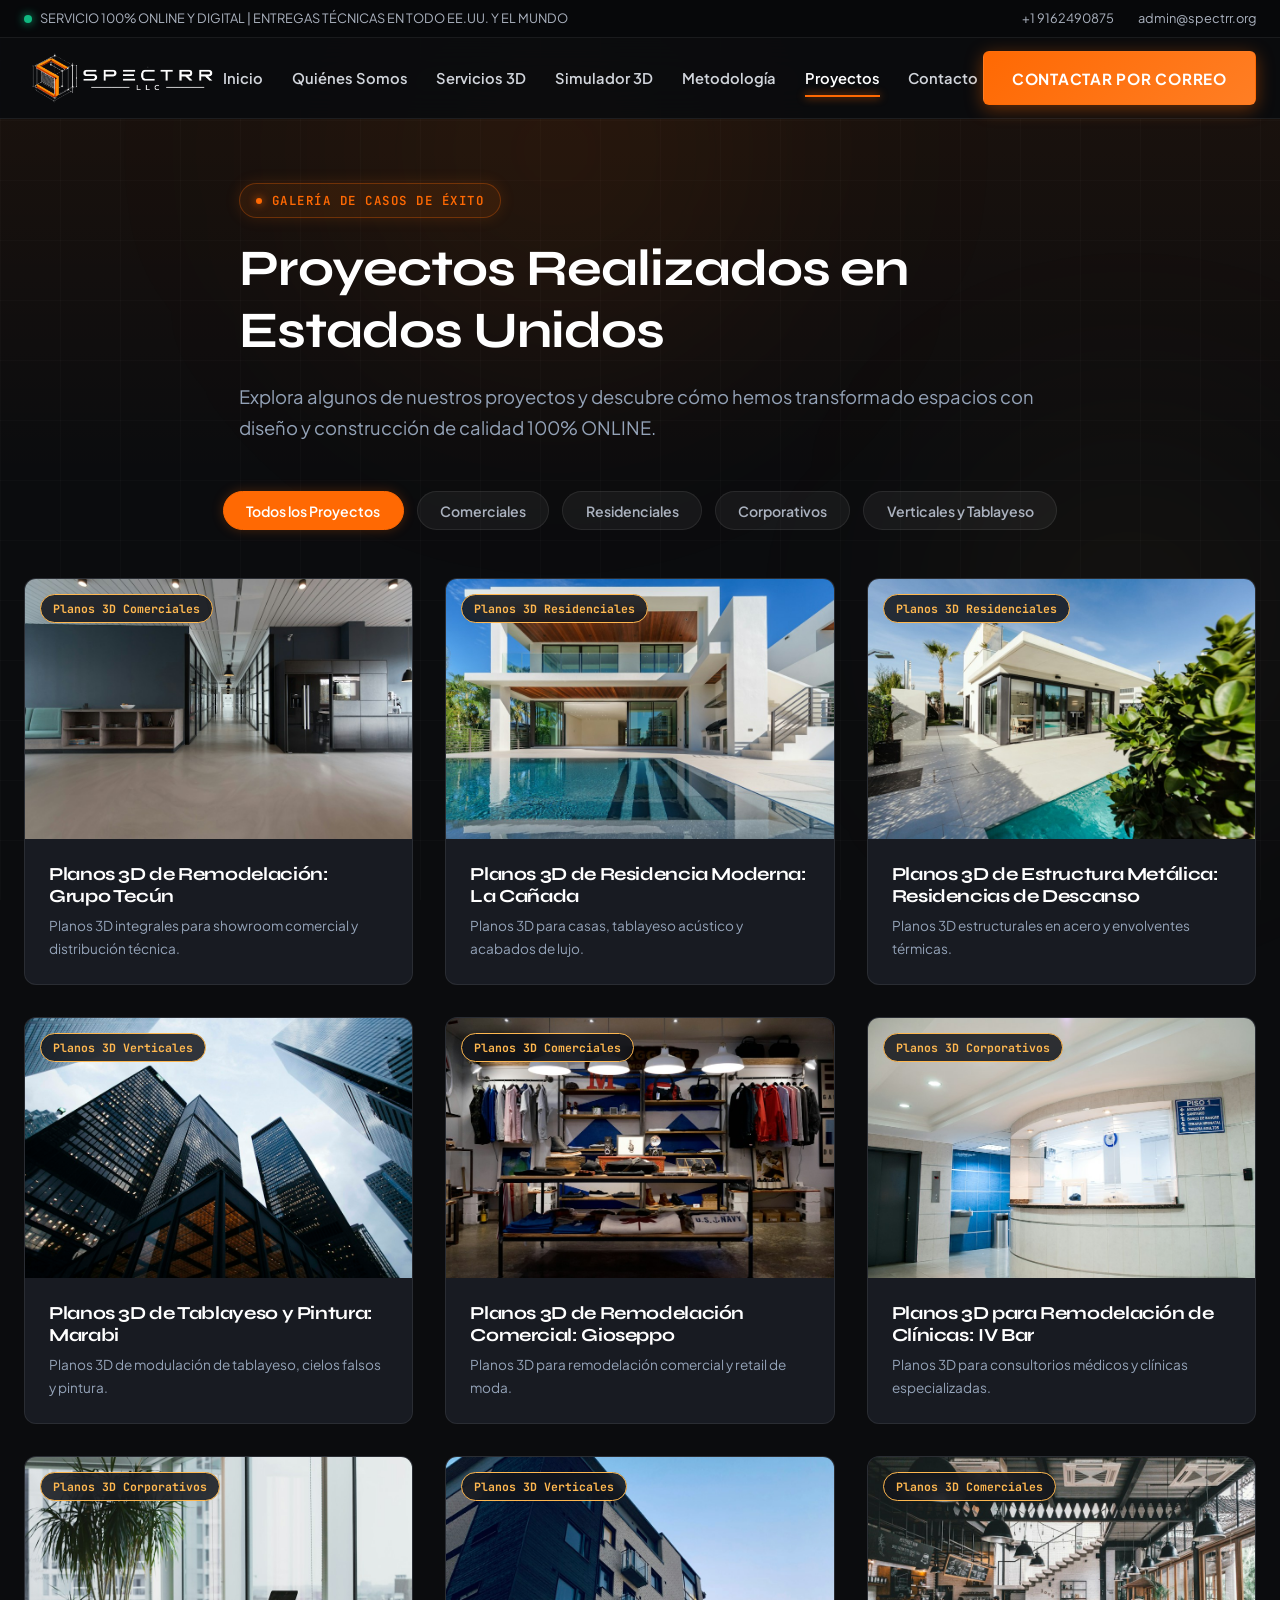
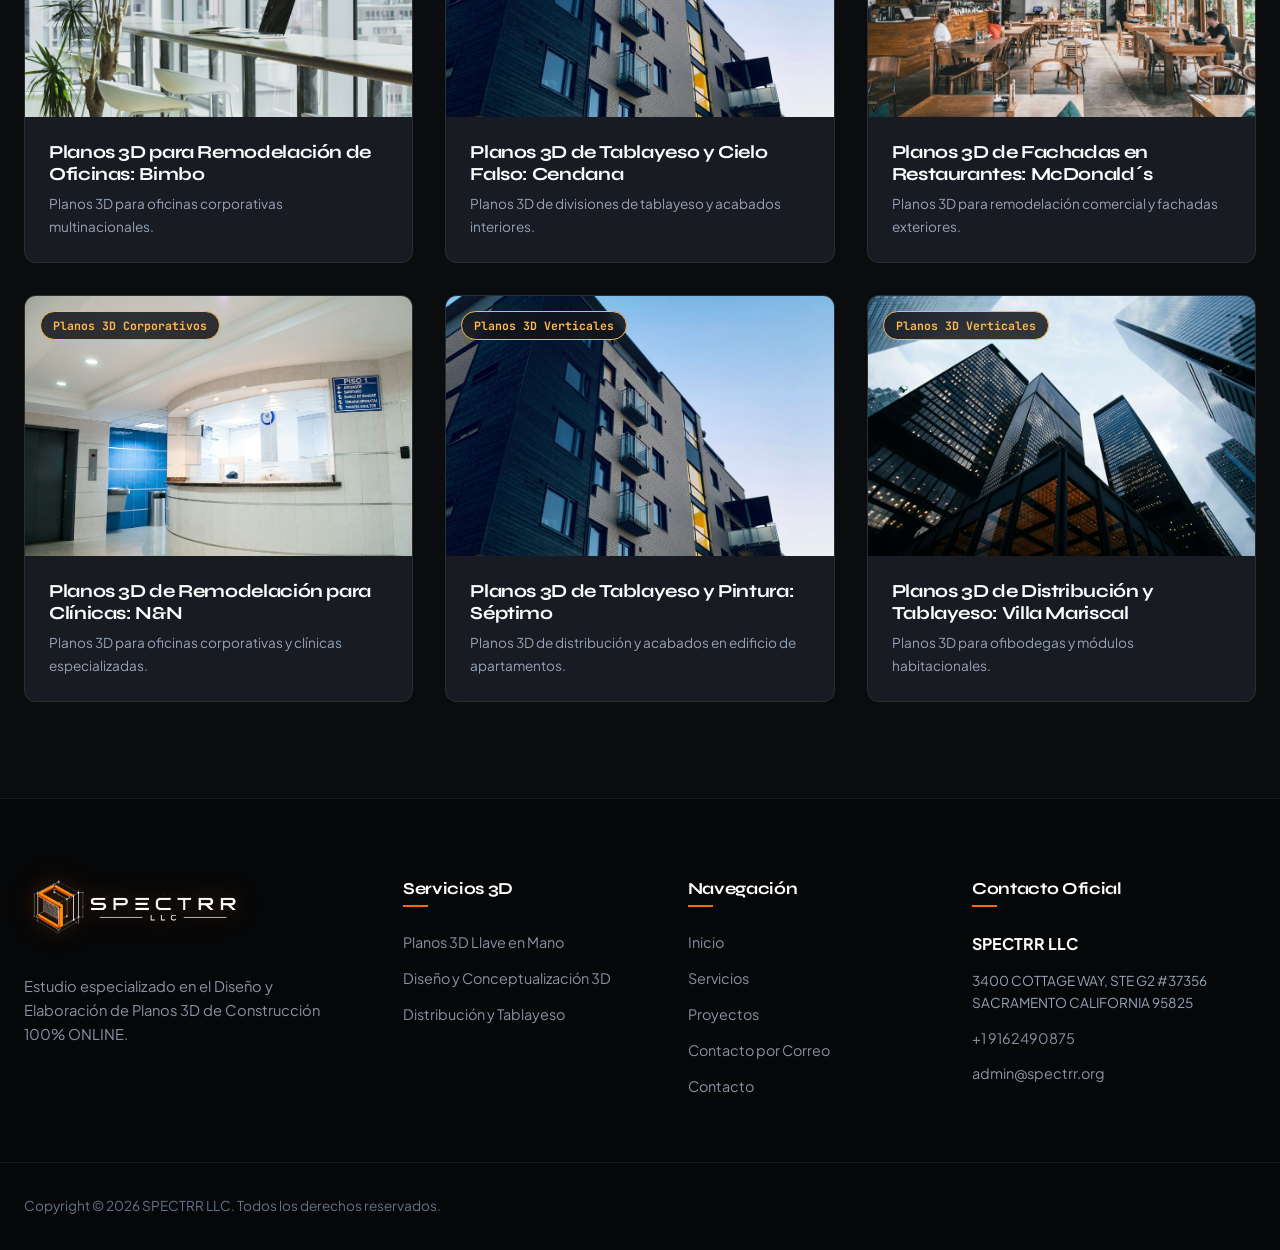
==== commit ddba5a13: "Eliminar cotizador y precios, enlazar a correo, optimizar visor 3d tactil, compactar proceso y respo" ====
--- a/proyectos.html
+++ b/proyectos.html
@@ -39,15 +39,14 @@
         <a href="index.html#simulador" class="nav-link">Simulador 3D</a>
         <a href="index.html#metodologia" class="nav-link">Metodología</a>
         <a href="proyectos.html" class="nav-link active">Proyectos</a>
-        <a href="index.html#cotizador" class="nav-link">Cotizador</a>
         <a href="index.html#contacto" class="nav-link">Contacto</a>
         <div class="nav-menu-cta mobile-only">
-          <a href="index.html#cotizador" class="btn btn-primary" style="width:100%;">Cotizar Planos 3D</a>
+          <a href="mailto:admin@spectrr.org?subject=Consulta%20Planos%203D%20SPECTRR%20LLC" class="btn btn-primary" style="width:100%;">Contactar por Correo</a>
           <a href="tel:+19162490875" class="btn btn-secondary" style="width:100%;">Llamar: +1 9162490875</a>
         </div>
       </nav>
       <div class="nav-actions">
-        <a href="index.html#cotizador" class="btn btn-primary desktop-only">Cotizar Planos 3D</a>
+        <a href="mailto:admin@spectrr.org?subject=Consulta%20Planos%203D%20SPECTRR%20LLC" class="btn btn-primary desktop-only">Contactar por Correo</a>
         <button class="menu-toggle" aria-label="Abrir menú">
           <svg width="24" height="24" viewBox="0 0 24 24" fill="none" stroke="currentColor" stroke-width="2"><line x1="3" y1="12" x2="21" y2="12"></line><line x1="3" y1="6" x2="21" y2="6"></line><line x1="3" y1="18" x2="21" y2="18"></line></svg>
         </button>
@@ -242,7 +241,7 @@
           <span id="modalSpecs" class="font-mono" style="font-size:0.85rem;color:#e2e8f0;">Especificaciones</span>
         </div>
         <div style="display:flex;gap:1rem;">
-          <a href="index.html#cotizador" class="btn btn-primary" style="flex:1;">Cotizar Proyecto Similar</a>
+          <a href="mailto:admin@spectrr.org?subject=Consulta%20Proyecto%20Planos%203D" class="btn btn-primary" style="flex:1;">Consultar por Correo</a>
           <a href="https://wa.me/19162490875" target="_blank" class="btn btn-secondary">Consultar por WhatsApp</a>
         </div>
       </div>
@@ -272,7 +271,7 @@
           <a href="index.html">Inicio</a>
           <a href="servicios.html">Servicios</a>
           <a href="proyectos.html">Proyectos</a>
-          <a href="index.html#cotizador">Cotizador</a>
+          <a href="mailto:admin@spectrr.org?subject=Consulta%20Planos%203D">Contacto por Correo</a>
           <a href="index.html#contacto">Contacto</a>
         </div>
       </div>
--- a/assets/css/styles.css
+++ b/assets/css/styles.css
@@ -79,13 +79,22 @@
   -moz-osx-font-smoothing: grayscale;
 }
 
+html {
+  overflow-x: hidden;
+  width: 100%;
+  max-width: 100%;
+}
+
 body {
   background-color: var(--bg-main);
   color: #cfd3dc;
   font-family: var(--font-body);
   line-height: 1.65;
   overflow-x: hidden;
-  position: relative;
+  width: 100%;
+  max-width: 100%;
+  position: relative;
+  touch-action: pan-y;
 }
 
 /* Architectural Grid & Blueprint Canvas Background */
@@ -1023,6 +1032,7 @@
   background: #0d0f14;
   box-shadow: inset 0 0 20px rgba(0, 0, 0, 0.6);
   --slider-pos: 50%;
+  touch-action: none;
 }
 
 .comparison-layer {
@@ -2187,23 +2197,19 @@
     line-height: 1.25;
   }
 
-  /* TOOLTIPS MOBILE */
-  .tooltip-card {
-    width: min(280px, 84vw);
-    left: 0;
-    transform: translateY(8px) scale(0.96);
-  }
-  .has-tooltip:hover .tooltip-card,
-  .has-tooltip:focus-within .tooltip-card {
-    transform: translateY(0) scale(1);
-  }
-  .tooltip-card::after {
-    left: 20px;
+  /* TOOLTIPS MOBILE - PREVENTS OVERFLOW */
+  .has-tooltip {
+    border-bottom: none !important;
+  }
+  .has-tooltip .tooltip-icon,
+  .has-tooltip .tooltip-card {
+    display: none !important;
   }
 
   /* SIMULATOR MOBILE */
   .simulator-container {
-    padding: 1.2rem 1rem;
+    padding: 1.1rem 0.85rem;
+    overflow: hidden;
   }
   .simulator-header {
     flex-direction: column;
@@ -2211,23 +2217,86 @@
     gap: 0.8rem;
   }
   .simulator-controls {
+    display: flex;
+    flex-wrap: nowrap;
+    gap: 0.35rem;
     width: 100%;
-    overflow-x: auto;
-    padding-bottom: 0.4rem;
-    -webkit-overflow-scrolling: touch;
+    overflow: hidden;
   }
   .sim-toggle-btn {
+    flex: 1;
     white-space: nowrap;
-    font-size: 0.75rem;
-    padding: 0.35rem 0.8rem;
+    font-size: 0.72rem;
+    padding: 0.45rem 0.3rem;
+    text-align: center;
   }
   .comparison-viewer {
-    height: 320px;
+    height: 300px;
+    touch-action: none !important;
+    overflow: hidden;
   }
   .comparison-handle {
-    width: 38px;
-    height: 38px;
+    width: 36px;
+    height: 36px;
+    touch-action: none !important;
     font-size: 0.95rem;
+  }
+
+  /* METHODOLOGY MOBILE - COMPACT & ULTRA MODERN */
+  .methodology-timeline {
+    gap: 0.85rem;
+  }
+  .methodology-timeline::before {
+    display: none;
+  }
+  .method-step {
+    display: block;
+    grid-template-columns: none;
+    padding: 1.1rem 1rem;
+    background: var(--bg-card);
+    border-radius: var(--radius-md);
+  }
+  .method-step:hover {
+    transform: none;
+  }
+  .method-step .step-badge {
+    display: inline-flex;
+    width: 28px;
+    height: 28px;
+    font-size: 0.8rem;
+    border-width: 1.5px;
+    margin-right: 0.5rem;
+    vertical-align: middle;
+    box-shadow: none;
+  }
+  .step-content h3 {
+    display: inline;
+    font-size: 1rem;
+    line-height: 1.35;
+    color: var(--color-white);
+  }
+  .step-content p {
+    font-size: 0.83rem;
+    line-height: 1.45;
+    margin-top: 0.45rem;
+    margin-bottom: 0.5rem;
+    color: #cbd5e1;
+  }
+  .step-checklist {
+    display: flex;
+    flex-direction: column;
+    gap: 0.25rem;
+    padding-top: 0.35rem;
+    border-top: 1px dashed rgba(255, 255, 255, 0.08);
+  }
+  .step-check-item {
+    font-size: 0.76rem;
+    line-height: 1.35;
+    gap: 0.4rem;
+    color: #94a3b8;
+  }
+  .step-media {
+    display: none;
   }
 
   /* SECTIONS & GRIDS MOBILE */
@@ -2247,43 +2316,47 @@
     padding: 1.4rem 0.5rem 0.5rem;
   }
 
-  /* CALCULATOR MOBILE */
-  .calc-wrapper {
-    padding: 1.5rem 1rem;
-    gap: 1.8rem;
-  }
-  .calc-btn-group {
-    grid-template-columns: repeat(2, 1fr);
-    gap: 0.5rem;
-  }
-  .calc-select-btn {
-    padding: 0.65rem 0.4rem;
-    font-size: 0.8rem;
-  }
-  .calc-addon-list {
+  /* PORTFOLIO MOBILE - ALL 5 BUTTONS FULLY VISIBLE IN WRAPPED GRID */
+  .portfolio-filters {
+    display: flex;
+    flex-wrap: wrap !important;
+    justify-content: center;
+    gap: 0.45rem;
+    width: 100%;
+    overflow-x: visible !important;
+    padding: 0;
+  }
+  .port-filter-btn {
+    flex: 1 1 calc(50% - 0.45rem);
+    min-width: 130px;
+    padding: 0.55rem 0.6rem;
+    font-size: 0.78rem;
+    text-align: center;
+    white-space: normal;
+  }
+  .port-filter-btn[data-filter="all"] {
+    flex: 1 1 100%;
+  }
+
+  /* ABOUT MOBILE */
+  .about-img-box img {
+    height: 280px;
+  }
+  .about-experience-stamp {
+    bottom: 15px;
+    left: 15px;
+    padding: 0.75rem 1rem;
+  }
+  .about-experience-stamp .stamp-years {
+    font-size: 1.6rem;
+  }
+  .about-experience-stamp .stamp-text {
+    font-size: 0.7rem;
+  }
+  .differentiators-grid {
     grid-template-columns: 1fr;
-  }
-  .calc-result-box {
-    padding: 1.5rem 1.2rem;
-  }
-  .calc-price-amount {
-    font-size: 2.2rem;
-  }
-
-  /* PORTFOLIO MOBILE */
-  .portfolio-filters {
-    justify-content: flex-start;
-    overflow-x: auto;
-    flex-wrap: nowrap;
-    padding-bottom: 0.6rem;
-    -webkit-overflow-scrolling: touch;
-    width: 100%;
-  }
-  .port-filter-btn {
-    white-space: nowrap;
-    font-size: 0.8rem;
-    padding: 0.5rem 1rem;
-    flex-shrink: 0;
+    gap: 0.75rem;
+    margin: 1.5rem 0;
   }
 
   /* CONTACT MOBILE */
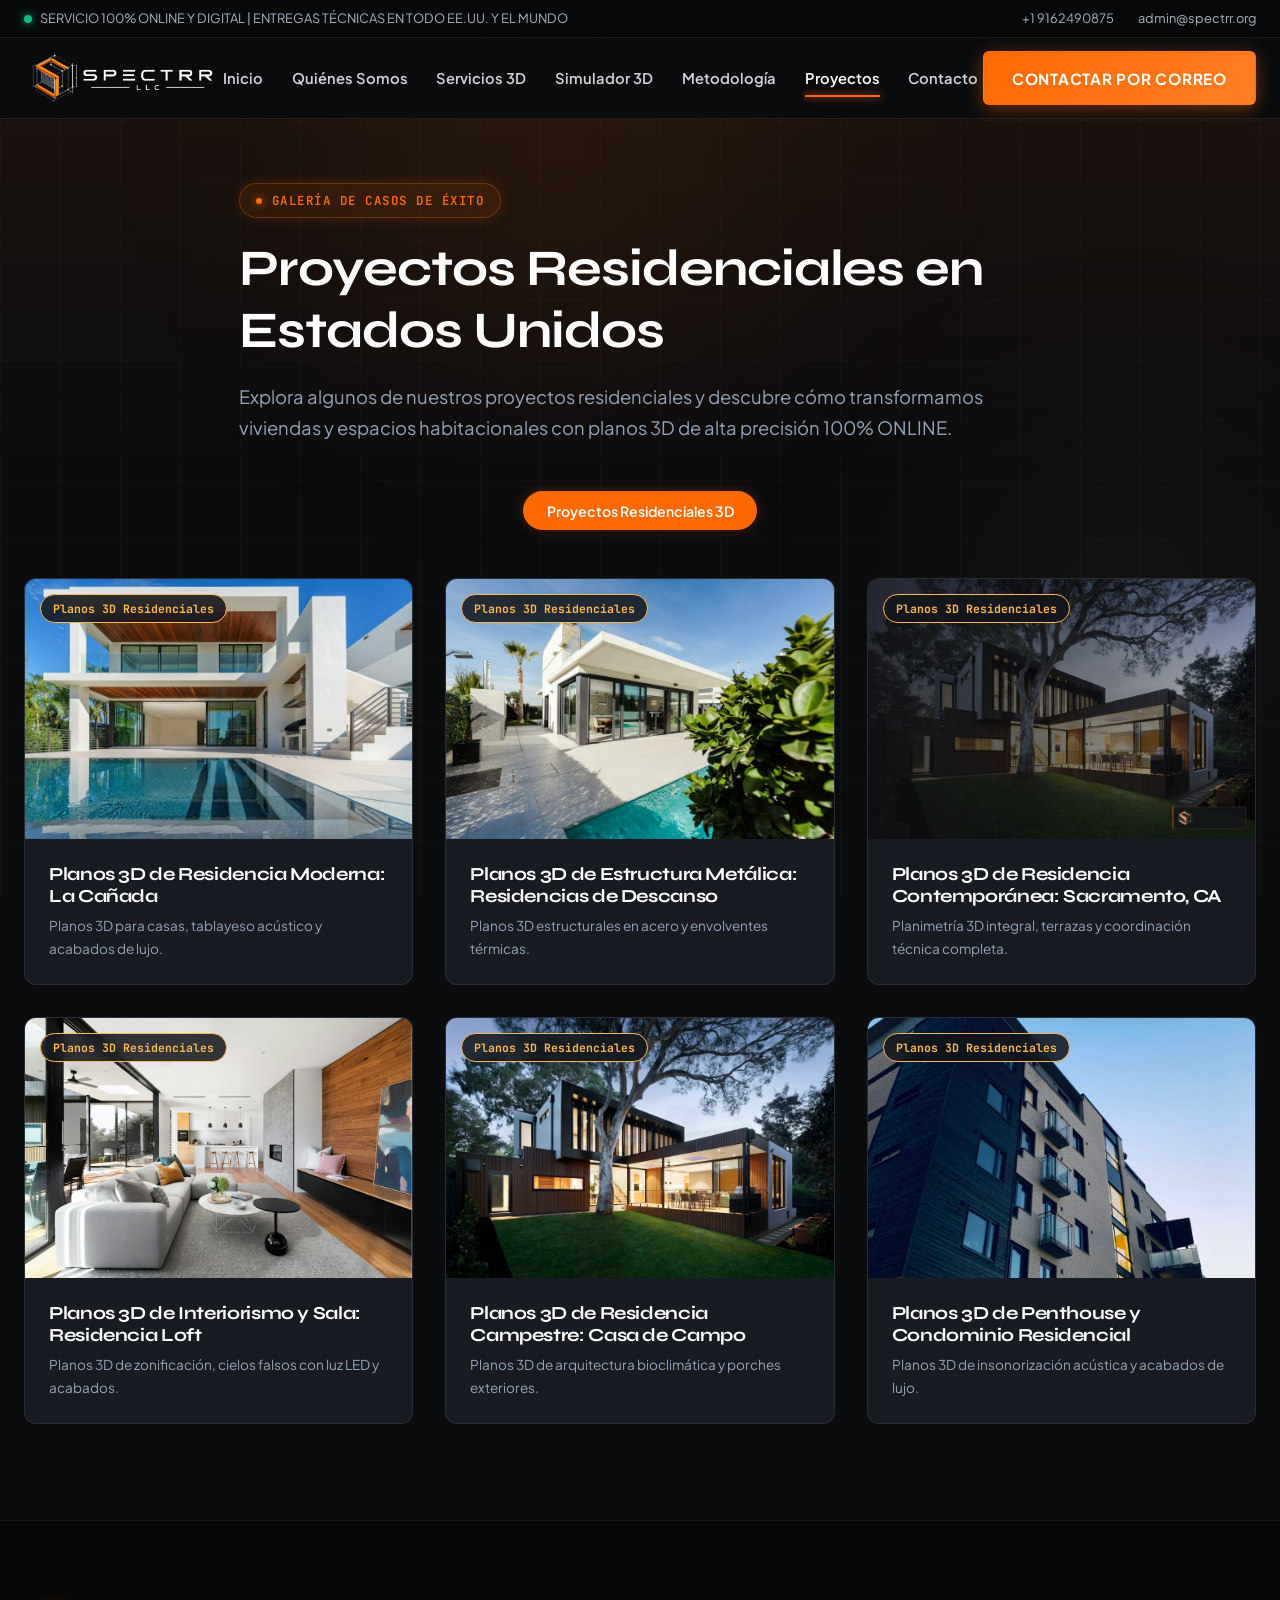
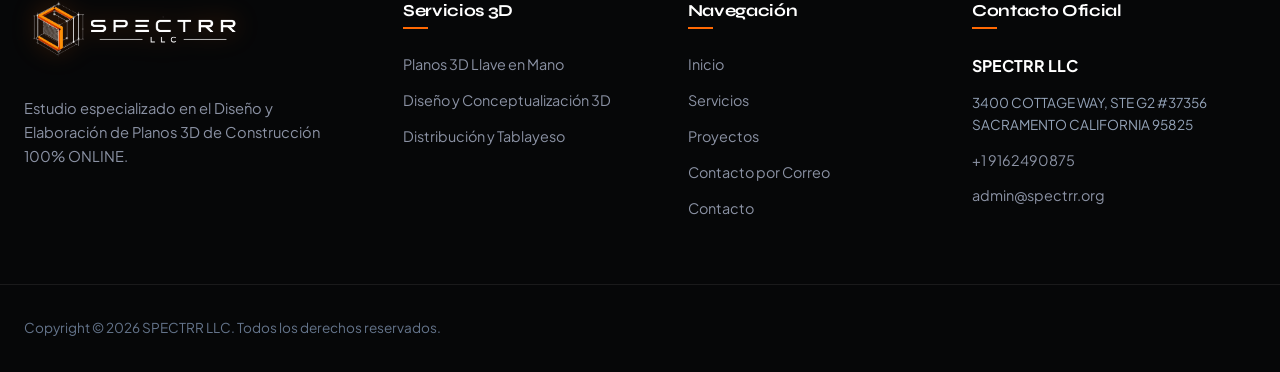
==== commit 17fdaae2: "Dejar solo proyectos residenciales y eliminar categorias comercial, corporativo y vertical" ====
--- a/proyectos.html
+++ b/proyectos.html
@@ -58,9 +58,9 @@
     <section style="padding:4rem 0 2rem;background:linear-gradient(180deg, rgba(255,105,3,0.06), transparent);">
       <div class="container text-center" style="max-width:850px;">
         <span class="section-tag">GALERÍA DE CASOS DE ÉXITO</span>
-        <h1 style="font-size:clamp(2.4rem, 4vw, 3.6rem);margin-bottom:1.2rem;">Proyectos Realizados en Estados Unidos</h1>
+        <h1 style="font-size:clamp(2.4rem, 4vw, 3.6rem);margin-bottom:1.2rem;">Proyectos Residenciales en Estados Unidos</h1>
         <p style="color:#94a3b8;font-size:1.15rem;line-height:1.7;">
-          Explora algunos de nuestros proyectos y descubre cómo hemos transformado espacios con diseño y construcción de calidad 100% ONLINE.
+          Explora algunos de nuestros proyectos residenciales y descubre cómo transformamos viviendas y espacios habitacionales con planos 3D de alta precisión 100% ONLINE.
         </p>
       </div>
     </section>
@@ -69,27 +69,11 @@
     <section class="portfolio-section" style="padding-top:1rem;">
       <div class="container">
         <div class="portfolio-filters">
-          <button type="button" class="port-filter-btn active" data-filter="all">Todos los Proyectos</button>
-          <button type="button" class="port-filter-btn" data-filter="comercial">Comerciales</button>
-          <button type="button" class="port-filter-btn" data-filter="residencial">Residenciales</button>
-          <button type="button" class="port-filter-btn" data-filter="corporativo">Corporativos</button>
-          <button type="button" class="port-filter-btn" data-filter="vertical">Verticales y Tablayeso</button>
+          <button type="button" class="port-filter-btn active" data-filter="all">Proyectos Residenciales 3D</button>
         </div>
 
         <div class="portfolio-grid">
-          <!-- 1. TECUN -->
-          <div class="portfolio-card" data-category="comercial" data-desc="Planos 3D de remodelación técnica y diseño arquitectónico para sala de ventas automotriz y comercial Grupo Tecún." data-specs="Área: 4,500 sq ft • Formato: DWG + RVT • Planos 3D Online">
-            <div class="portfolio-img-box">
-              <img src="assets/img/port-tecun.jpg" alt="Planos 3D Remodelación sala de ventas Grupo Tecún">
-              <span class="portfolio-category-tag">Planos 3D Comerciales</span>
-            </div>
-            <div class="portfolio-info">
-              <h3 class="portfolio-title">Planos 3D de Remodelación: Grupo Tecún</h3>
-              <p style="font-size:0.85rem;color:#94a3b8;">Planos 3D integrales para showroom comercial y distribución técnica.</p>
-            </div>
-          </div>
-
-          <!-- 2. LA CAÑADA -->
+          <!-- 1. LA CAÑADA -->
           <div class="portfolio-card" data-category="residencial" data-desc="Planos 3D de tablayeso residencial y divisiones interiores de alta gama en La Cañada." data-specs="Área: 3,800 sq ft • Formato: Revit BIM + 3ds Max • Planos 3D Online">
             <div class="portfolio-img-box">
               <img src="assets/img/port-canada.jpg" alt="Planos 3D Tablayeso residencial La Cañada">
@@ -101,7 +85,7 @@
             </div>
           </div>
 
-          <!-- 3. RESIDENCIAS DE DESCANSO -->
+          <!-- 2. RESIDENCIAS DE DESCANSO -->
           <div class="portfolio-card" data-category="residencial" data-desc="Planos 3D de estructura metálica y diseño arquitectónico 3D para residencias de descanso." data-specs="Área: 2,900 sq ft • Formato: AutoCAD 3D • Planos 3D Online">
             <div class="portfolio-img-box">
               <img src="assets/img/port-descanso.jpg" alt="Planos 3D Estructura metálica residencias de descanso">
@@ -113,111 +97,51 @@
             </div>
           </div>
 
-          <!-- 4. MARABI -->
-          <div class="portfolio-card" data-category="vertical" data-desc="Planos 3D de instalación de tablayeso y pintura para complejo habitacional Marabi." data-specs="Área: 5,400 sq ft • Formato: DWG + PDF • Planos 3D Online">
-            <div class="portfolio-img-box">
-              <img src="assets/img/port-vertical.jpg" alt="Planos 3D Tablayeso y pintura Marabi">
-              <span class="portfolio-category-tag">Planos 3D Verticales</span>
-            </div>
-            <div class="portfolio-info">
-              <h3 class="portfolio-title">Planos 3D de Tablayeso y Pintura: Marabi</h3>
-              <p style="font-size:0.85rem;color:#94a3b8;">Planos 3D de modulación de tablayeso, cielos falsos y pintura.</p>
-            </div>
-          </div>
-
-          <!-- 5. GIOSEPPO -->
-          <div class="portfolio-card" data-category="comercial" data-desc="Planos 3D para local comercial y modulación de tienda de moda Gioseppo." data-specs="Área: 1,800 sq ft • Formato: Revit BIM • Planos 3D Online">
-            <div class="portfolio-img-box">
-              <img src="assets/img/port-gioseppo.jpg" alt="Planos 3D Local comercial Gioseppo">
-              <span class="portfolio-category-tag">Planos 3D Comerciales</span>
-            </div>
-            <div class="portfolio-info">
-              <h3 class="portfolio-title">Planos 3D de Remodelación Comercial: Gioseppo</h3>
-              <p style="font-size:0.85rem;color:#94a3b8;">Planos 3D para remodelación comercial y retail de moda.</p>
-            </div>
-          </div>
-
-          <!-- 6. CLÍNICAS IV BAR -->
-          <div class="portfolio-card" data-category="corporativo" data-desc="Planos 3D de remodelación clínica y consultorios médicos para IV Bar." data-specs="Área: 2,400 sq ft • Formato: Revit MEP • Planos 3D Online">
-            <div class="portfolio-img-box">
-              <img src="assets/img/port-clinica.jpg" alt="Planos 3D Remodelación clínicas IV Bar">
-              <span class="portfolio-category-tag">Planos 3D Corporativos</span>
-            </div>
-            <div class="portfolio-info">
-              <h3 class="portfolio-title">Planos 3D para Remodelación de Clínicas: IV Bar</h3>
-              <p style="font-size:0.85rem;color:#94a3b8;">Planos 3D para consultorios médicos y clínicas especializadas.</p>
-            </div>
-          </div>
-
-          <!-- 7. OFICINAS BIMBO -->
-          <div class="portfolio-card" data-category="corporativo" data-desc="Planos 3D para remodelación corporativa integral de oficinas centrales Bimbo." data-specs="Área: 6,200 sq ft • Formato: AutoCAD 3D + Revit • Planos 3D Online">
-            <div class="portfolio-img-box">
-              <img src="assets/img/port-bimbo.jpg" alt="Planos 3D Remodelación oficinas Bimbo">
-              <span class="portfolio-category-tag">Planos 3D Corporativos</span>
-            </div>
-            <div class="portfolio-info">
-              <h3 class="portfolio-title">Planos 3D para Remodelación de Oficinas: Bimbo</h3>
-              <p style="font-size:0.85rem;color:#94a3b8;">Planos 3D para oficinas corporativas multinacionales.</p>
-            </div>
-          </div>
-
-          <!-- 8. CENDANA -->
-          <div class="portfolio-card" data-category="vertical" data-desc="Planos 3D de tablayeso y cielo falso para edificio residencial Cendana." data-specs="Área: 12,000 sq ft • Formato: Revit BIM • Planos 3D Online">
-            <div class="portfolio-img-box">
-              <img src="assets/img/port-cendana.jpg" alt="Planos 3D Tablayeso y cielo falso Cendana">
-              <span class="portfolio-category-tag">Planos 3D Verticales</span>
-            </div>
-            <div class="portfolio-info">
-              <h3 class="portfolio-title">Planos 3D de Tablayeso y Cielo Falso: Cendana</h3>
-              <p style="font-size:0.85rem;color:#94a3b8;">Planos 3D de divisiones de tablayeso y acabados interiores.</p>
-            </div>
-          </div>
-
-          <!-- 9. MCDONALD'S -->
-          <div class="portfolio-card" data-category="comercial" data-desc="Planos 3D de detalle para fachadas y adecuación en restaurantes McDonald's." data-specs="Área: 3,200 sq ft • Formato: Revit + DWG • Planos 3D Online">
-            <div class="portfolio-img-box">
-              <img src="assets/img/port-mcdonalds.jpg" alt="Planos 3D Fachadas en restaurantes McDonalds">
-              <span class="portfolio-category-tag">Planos 3D Comerciales</span>
-            </div>
-            <div class="portfolio-info">
-              <h3 class="portfolio-title">Planos 3D de Fachadas en Restaurantes: McDonald´s</h3>
-              <p style="font-size:0.85rem;color:#94a3b8;">Planos 3D para remodelación comercial y fachadas exteriores.</p>
-            </div>
-          </div>
-
-          <!-- 10. CLÍNICAS N&N -->
-          <div class="portfolio-card" data-category="corporativo" data-desc="Planos 3D de remodelación para clínicas y área médica N&N." data-specs="Área: 2,100 sq ft • Formato: DWG + RVT • Planos 3D Online">
-            <div class="portfolio-img-box">
-              <img src="assets/img/port-clinica.jpg" alt="Planos 3D Remodelación clínicas NN">
-              <span class="portfolio-category-tag">Planos 3D Corporativos</span>
-            </div>
-            <div class="portfolio-info">
-              <h3 class="portfolio-title">Planos 3D de Remodelación para Clínicas: N&N</h3>
-              <p style="font-size:0.85rem;color:#94a3b8;">Planos 3D para oficinas corporativas y clínicas especializadas.</p>
-            </div>
-          </div>
-
-          <!-- 11. SÉPTIMO -->
-          <div class="portfolio-card" data-category="vertical" data-desc="Planos 3D de tablayeso y pintura para torre de apartamentos Séptimo." data-specs="Área: 10,500 sq ft • Formato: Revit BIM • Planos 3D Online">
-            <div class="portfolio-img-box">
-              <img src="assets/img/port-cendana.jpg" alt="Planos 3D Tablayeso y pintura Séptimo">
-              <span class="portfolio-category-tag">Planos 3D Verticales</span>
-            </div>
-            <div class="portfolio-info">
-              <h3 class="portfolio-title">Planos 3D de Tablayeso y Pintura: Séptimo</h3>
-              <p style="font-size:0.85rem;color:#94a3b8;">Planos 3D de distribución y acabados en edificio de apartamentos.</p>
-            </div>
-          </div>
-
-          <!-- 12. VILLA MARISCAL -->
-          <div class="portfolio-card" data-category="vertical" data-desc="Planos 3D técnicos y divisiones de tablayeso en Villa Mariscal." data-specs="Área: 8,500 sq ft • Formato: AutoCAD 3D • Planos 3D Online">
-            <div class="portfolio-img-box">
-              <img src="assets/img/port-vertical.jpg" alt="Planos 3D Empresa de tablayeso en Villa Mariscal">
-              <span class="portfolio-category-tag">Planos 3D Verticales</span>
-            </div>
-            <div class="portfolio-info">
-              <h3 class="portfolio-title">Planos 3D de Distribución y Tablayeso: Villa Mariscal</h3>
-              <p style="font-size:0.85rem;color:#94a3b8;">Planos 3D para ofibodegas y módulos habitacionales.</p>
+          <!-- 3. SACRAMENTO CA -->
+          <div class="portfolio-card" data-category="residencial" data-desc="Planos 3D integrales para residencia unifamiliar contemporánea en Sacramento, CA." data-specs="Área: 4,200 sq ft • Formato: Revit BIM + 4K Renders • Planos 3D Online">
+            <div class="portfolio-img-box">
+              <img src="assets/img/hero-branded.jpg" alt="Planos 3D Residencia Contemporánea Sacramento">
+              <span class="portfolio-category-tag">Planos 3D Residenciales</span>
+            </div>
+            <div class="portfolio-info">
+              <h3 class="portfolio-title">Planos 3D de Residencia Contemporánea: Sacramento, CA</h3>
+              <p style="font-size:0.85rem;color:#94a3b8;">Planimetría 3D integral, terrazas y coordinación técnica completa.</p>
+            </div>
+          </div>
+
+          <!-- 4. INTERIORISMO RESIDENCIAL -->
+          <div class="portfolio-card" data-category="residencial" data-desc="Planos 3D de distribución interior, tablayeso acústico e iluminación para loft residencial." data-specs="Área: 2,400 sq ft • Formato: AutoCAD 3D + SketchUp • Planos 3D Online">
+            <div class="portfolio-img-box">
+              <img src="assets/img/service-concept.jpg" alt="Planos 3D Interiorismo Sala Loft">
+              <span class="portfolio-category-tag">Planos 3D Residenciales</span>
+            </div>
+            <div class="portfolio-info">
+              <h3 class="portfolio-title">Planos 3D de Interiorismo y Sala: Residencia Loft</h3>
+              <p style="font-size:0.85rem;color:#94a3b8;">Planos 3D de zonificación, cielos falsos con luz LED y acabados.</p>
+            </div>
+          </div>
+
+          <!-- 5. CASA DE CAMPO -->
+          <div class="portfolio-card" data-category="residencial" data-desc="Planimetría 3D para vivienda campestre sustentable con muros térmicos y orientación solar." data-specs="Área: 3,100 sq ft • Formato: Revit Architecture • Planos 3D Online">
+            <div class="portfolio-img-box">
+              <img src="assets/img/hero-3d.jpg" alt="Planos 3D Casa de Campo Residencial">
+              <span class="portfolio-category-tag">Planos 3D Residenciales</span>
+            </div>
+            <div class="portfolio-info">
+              <h3 class="portfolio-title">Planos 3D de Residencia Campestre: Casa de Campo</h3>
+              <p style="font-size:0.85rem;color:#94a3b8;">Planos 3D de arquitectura bioclimática y porches exteriores.</p>
+            </div>
+          </div>
+
+          <!-- 6. PENTHOUSE RESIDENCIAL -->
+          <div class="portfolio-card" data-category="residencial" data-desc="Planos 3D de tablayeso y acabados interiores para penthouse y apartamentos de lujo." data-specs="Área: 3,500 sq ft • Formato: Revit BIM + DWG • Planos 3D Online">
+            <div class="portfolio-img-box">
+              <img src="assets/img/port-cendana.jpg" alt="Planos 3D Penthouse Residencial">
+              <span class="portfolio-category-tag">Planos 3D Residenciales</span>
+            </div>
+            <div class="portfolio-info">
+              <h3 class="portfolio-title">Planos 3D de Penthouse y Condominio Residencial</h3>
+              <p style="font-size:0.85rem;color:#94a3b8;">Planos 3D de insonorización acústica y acabados de lujo.</p>
             </div>
           </div>
         </div>
--- a/assets/css/styles.css
+++ b/assets/css/styles.css
@@ -1250,7 +1250,7 @@
 
 .sectors-grid {
   display: grid;
-  grid-template-columns: repeat(4, 1fr);
+  grid-template-columns: repeat(3, 1fr);
   gap: 1.5rem;
 }
 
@@ -2316,26 +2316,19 @@
     padding: 1.4rem 0.5rem 0.5rem;
   }
 
-  /* PORTFOLIO MOBILE - ALL 5 BUTTONS FULLY VISIBLE IN WRAPPED GRID */
+  /* PORTFOLIO MOBILE */
   .portfolio-filters {
     display: flex;
-    flex-wrap: wrap !important;
     justify-content: center;
-    gap: 0.45rem;
     width: 100%;
-    overflow-x: visible !important;
+    margin-bottom: 2rem;
     padding: 0;
   }
   .port-filter-btn {
-    flex: 1 1 calc(50% - 0.45rem);
-    min-width: 130px;
-    padding: 0.55rem 0.6rem;
-    font-size: 0.78rem;
+    padding: 0.6rem 1.4rem;
+    font-size: 0.85rem;
     text-align: center;
-    white-space: normal;
-  }
-  .port-filter-btn[data-filter="all"] {
-    flex: 1 1 100%;
+    border-radius: 50px;
   }
 
   /* ABOUT MOBILE */
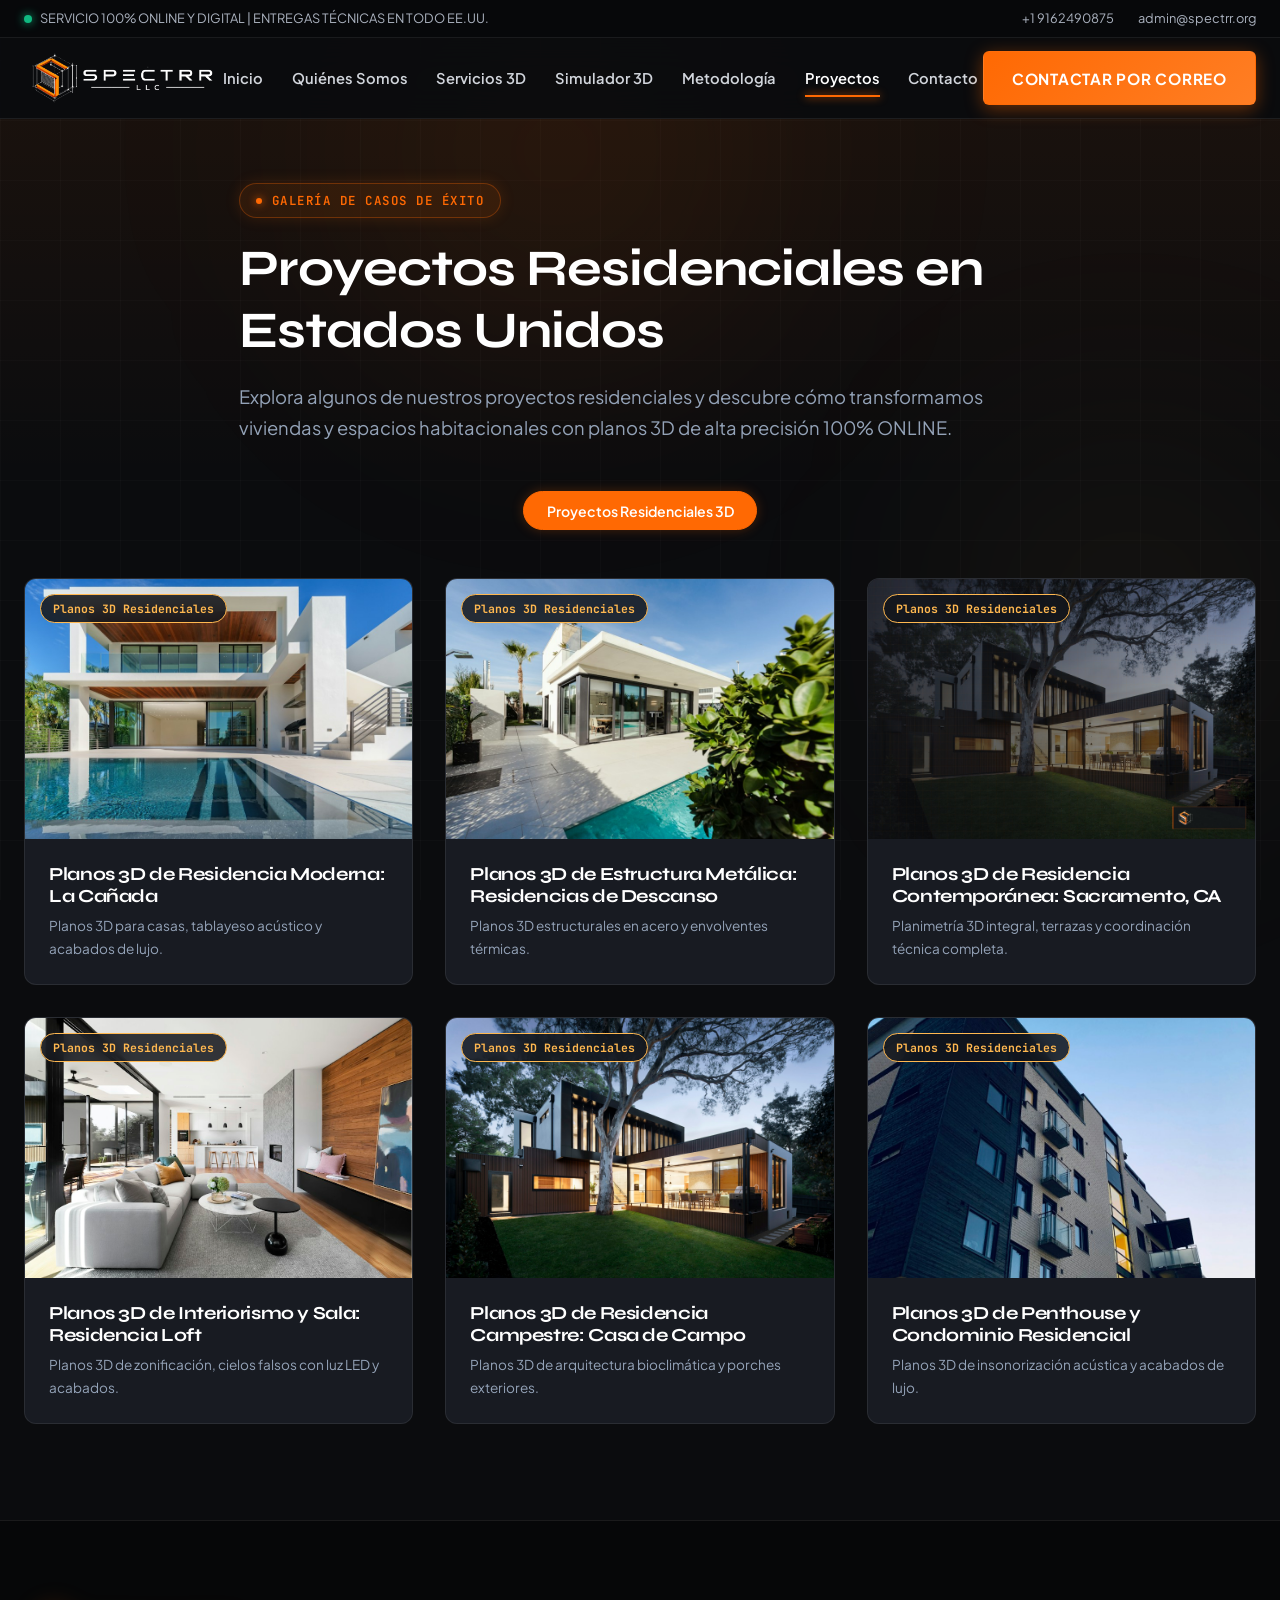
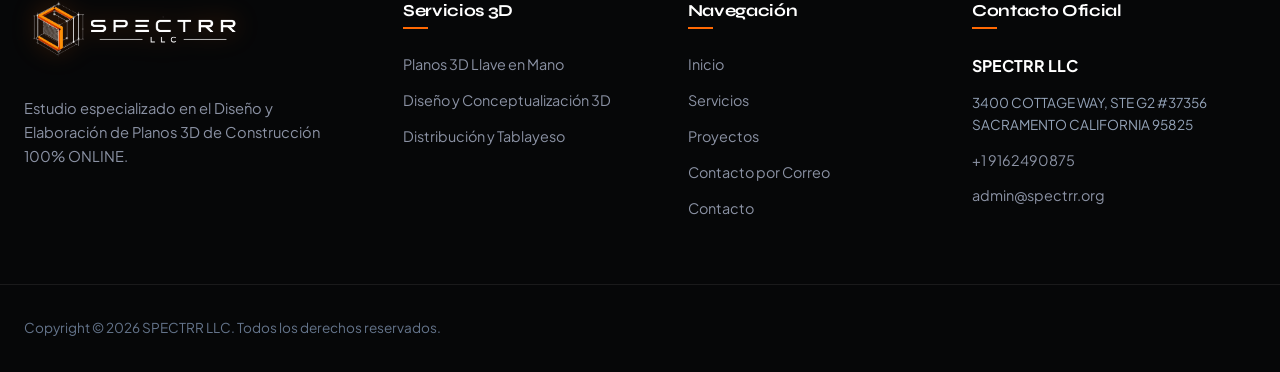
==== commit 4d28b917: "Actualizar barra superior: quitar y el mundo dejando solo ENTREGAS TECNICAS EN TODO EE.UU." ====
--- a/proyectos.html
+++ b/proyectos.html
@@ -17,7 +17,7 @@
     <div class="container topbar-wrapper">
       <div class="topbar-status">
         <span class="status-indicator"></span>
-        <span>SERVICIO 100% ONLINE Y DIGITAL | ENTREGAS TÉCNICAS EN TODO EE.UU. Y EL MUNDO</span>
+        <span>SERVICIO 100% ONLINE Y DIGITAL | ENTREGAS TÉCNICAS EN TODO EE.UU.</span>
       </div>
       <div class="topbar-info">
         <a href="tel:+19162490875">+1 9162490875</a>
